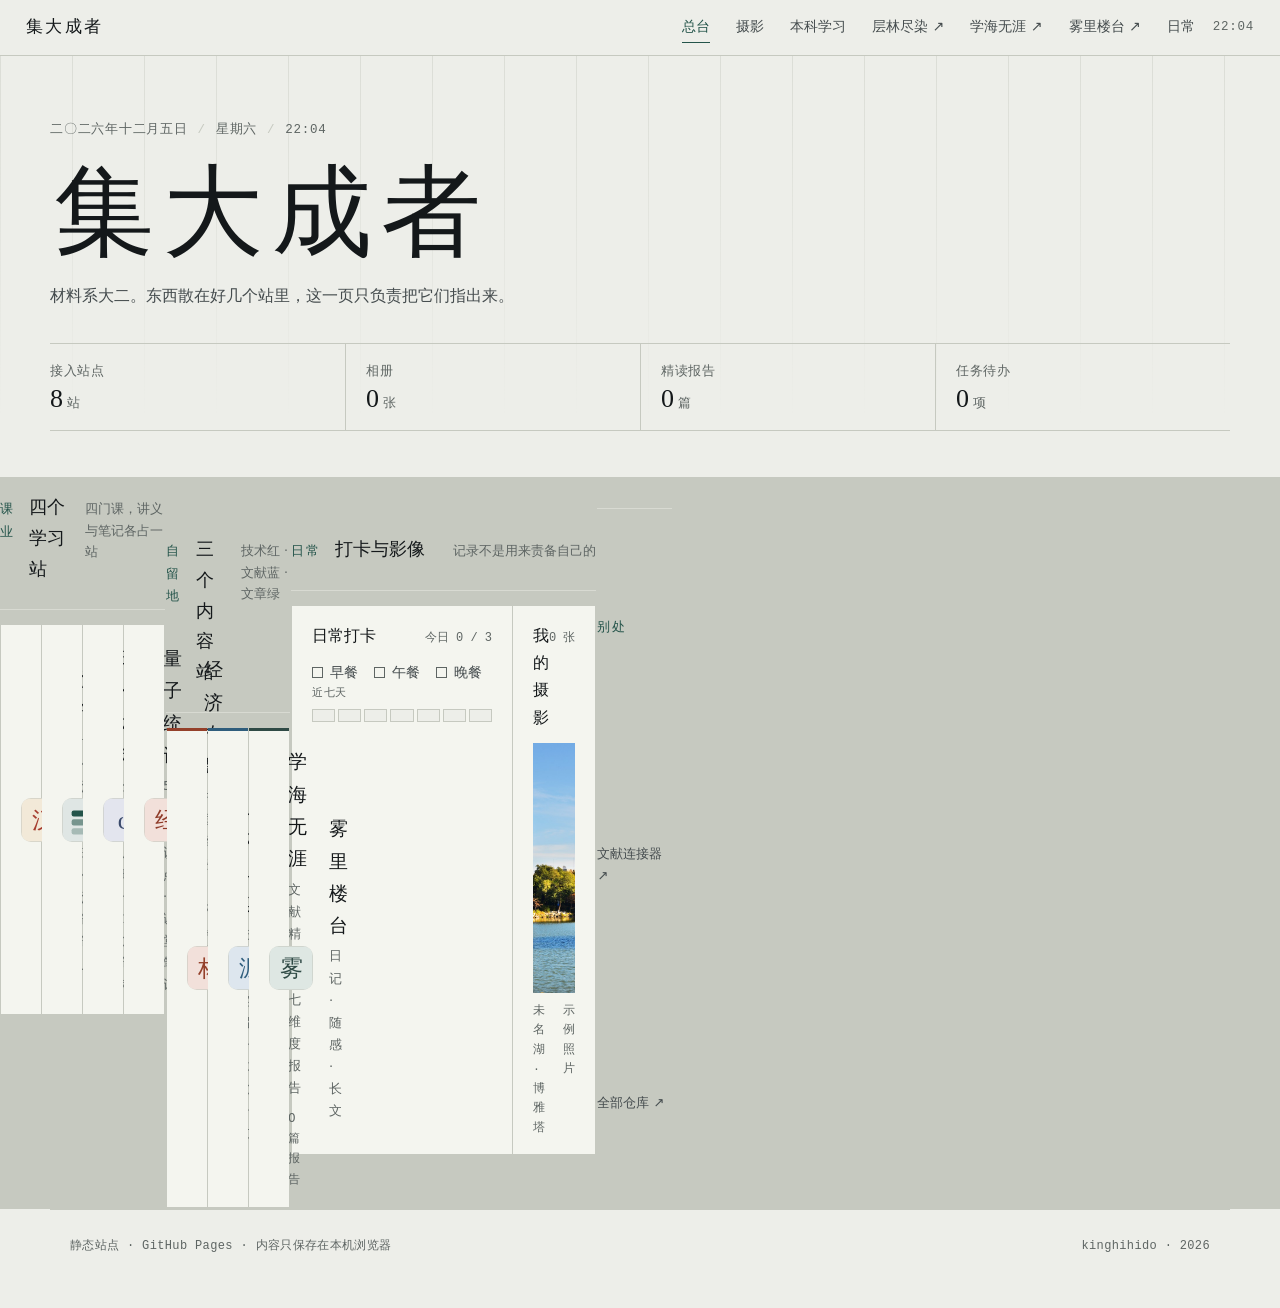
==== index.html @ 0dda04ab "导航补齐三站外链 - 四个页面的导航各加上层林尽染与雾里楼台，与学海无涯并列 - 三站一律 ↗ 外链，不再只有文献一个站露在外面" ====
<!DOCTYPE html>
<html lang="zh-CN">
<head>
<meta charset="utf-8">
<meta name="viewport" content="width=device-width, initial-scale=1">
<title>集大成者 · 个人档案总台</title>
<meta name="description" content="一个材料系学生的个人档案总台：文字、影像、课业、文献与日常。">
<link rel="icon" href="data:image/svg+xml,%3Csvg xmlns='http://www.w3.org/2000/svg' viewBox='0 0 32 32'%3E%3Crect width='32' height='32' fill='%2324544a'/%3E%3Crect x='7' y='7' width='18' height='18' fill='none' stroke='%23edeEE9' stroke-width='2'/%3E%3C/svg%3E">
<link rel="stylesheet" href="assets/style.css">
</head>
<body>

<nav class="topbar">
  <a class="brand" href="index.html">集大成者</a>
  <ul class="nav">
    <li><a href="index.html" aria-current="page">总台</a></li>
    <li><a href="photography.html">摄影</a></li>
    <li><a href="study.html">本科学习</a></li>
    <li><a href="https://kinghihido.github.io/cenglin-jinran/" target="_blank" rel="noopener">层林尽染 &#8599;</a></li>
    <li><a href="https://kinghihido.github.io/paper-reading/" target="_blank" rel="noopener">学海无涯 &#8599;</a></li>
    <li><a href="https://kinghihido.github.io/wuliloutai-writing/" target="_blank" rel="noopener">雾里楼台 &#8599;</a></li>
    <li><a href="discipline.html">日常</a></li>
  </ul>
  <span class="topbar-clock" id="navClock">--:--</span>
</nav>

<header class="hero">
  <div class="hero-inner">
    <p class="dateline">
      <span id="todayDate">二〇二六年十月二十七日</span>
      <span class="sep">/</span>
      <span id="todayWeek">星期二</span>
      <span class="sep">/</span>
      <span id="todayClock">--:--</span>
    </p>
    <h1 class="wordmark">集大成者</h1>
    <p class="lede">材料系大二。东西散在好几个站里，这一页只负责把它们指出来。</p>

    <div class="hero-meta">
      <div class="meta-cell">
        <span class="meta-k">接入站点</span>
        <span class="meta-v">8<small>站</small></span>
      </div>
      <div class="meta-cell">
        <span class="meta-k">相册</span>
        <span class="meta-v" id="statPhotos">0<small>张</small></span>
      </div>
      <div class="meta-cell">
        <span class="meta-k">精读报告</span>
        <span class="meta-v" id="statLit">0<small>篇</small></span>
      </div>
      <div class="meta-cell">
        <span class="meta-k">任务待办</span>
        <span class="meta-v" id="statHabits">0<small>项</small></span>
      </div>
    </div>
  </div>
</header>

<main class="panels">

  <!-- 一排：课业 · 四站 -->
  <section class="tier">
    <div class="tier-head">
      <span class="tier-kicker">课业</span>
      <h2 class="tier-title">四个学习站</h2>
      <span class="tier-note">四门课，讲义与笔记各占一站</span>
    </div>
    <div class="site-grid">

        <a class="site-card" href="https://kinghihido.github.io/hanyu-xuexi/" target="_blank" rel="noopener">
          <span class="site-card-mark" aria-hidden="true"><svg viewBox="0 0 64 64"><rect width="64" height="64" rx="12" fill="#f2e9d8"/><rect x="0.5" y="0.5" width="63" height="63" rx="11.5" fill="none" stroke="#c6c9c0"/><text x="32" y="44" font-size="34" text-anchor="middle" fill="#a63d2f" font-family="serif">汉</text></svg></span>
          <span class="site-card-body">
            <span class="site-card-name">汉语</span>
            <span class="site-card-desc">古代汉语 · 现代汉语讲义</span>
          </span>
        </a>
        <a class="site-card" href="https://kinghihido.github.io/materials-analysis-learning-site/" target="_blank" rel="noopener">
          <span class="site-card-mark" aria-hidden="true"><svg viewBox="0 0 64 64"><rect width="64" height="64" rx="12" fill="#dfe6e4"/><rect x="0.5" y="0.5" width="63" height="63" rx="11.5" fill="none" stroke="#c6c9c0"/><g fill="#24544a"><rect x="14" y="18" width="36" height="9" rx="3"/><rect x="14" y="31" width="36" height="9" rx="3" opacity=".55"/><rect x="14" y="44" width="24" height="9" rx="3" opacity=".3"/></g></svg></span>
          <span class="site-card-body">
            <span class="site-card-name">现代材料</span>
            <span class="site-card-desc">分析与原理 · 19 篇讲稿</span>
          </span>
        </a>
        <a class="site-card" href="https://kinghihido.github.io/quantum-mechanics-notes/" target="_blank" rel="noopener">
          <span class="site-card-mark" aria-hidden="true"><svg viewBox="0 0 64 64"><rect width="64" height="64" rx="12" fill="#e3e5ee"/><rect x="0.5" y="0.5" width="63" height="63" rx="11.5" fill="none" stroke="#c6c9c0"/><text x="32" y="45" font-size="36" text-anchor="middle" fill="#3a4a6b" font-family="Georgia,serif">φ</text></svg></span>
          <span class="site-card-body">
            <span class="site-card-name">量子统计</span>
            <span class="site-card-desc">50 个知识点 · 课堂笔记</span>
          </span>
        </a>
        <a class="site-card" href="https://kinghihido.github.io/china-economy-study-website/" target="_blank" rel="noopener">
          <span class="site-card-mark" aria-hidden="true"><svg viewBox="0 0 64 64"><rect width="64" height="64" rx="12" fill="#f2e0da"/><rect x="0.5" y="0.5" width="63" height="63" rx="11.5" fill="none" stroke="#c6c9c0"/><text x="32" y="44" font-size="34" text-anchor="middle" fill="#8e3a27" font-family="serif">经</text></svg></span>
          <span class="site-card-body">
            <span class="site-card-name">经济专题</span>
            <span class="site-card-desc">中国经济 · 六讲整理</span>
          </span>
        </a>
          </div>
  </section>

  <!-- 二排：自留地 · 三站（红 / 蓝 / 绿） -->
  <section class="tier">
    <div class="tier-head">
      <span class="tier-kicker">自留地</span>
      <h2 class="tier-title">三个内容站</h2>
      <span class="tier-note">技术红 · 文献蓝 · 文章绿</span>
    </div>
    <div class="site-grid site-grid--3">
        <a class="site-card site-card--red" href="https://kinghihido.github.io/cenglin-jinran/" target="_blank" rel="noopener">
          <span class="site-card-mark" aria-hidden="true"><svg viewBox="0 0 64 64"><rect width="64" height="64" rx="12" fill="#f2e0da"/><rect x="0.5" y="0.5" width="63" height="63" rx="11.5" fill="none" stroke="#c6c9c0"/><text x="32" y="44" font-size="34" text-anchor="middle" fill="#94402a" font-family="serif">林</text></svg></span>
          <span class="site-card-body">
            <span class="site-card-name">层林尽染</span>
            <span class="site-card-desc">技术与实践 · 3 篇长文</span>
          </span>
        </a>
        <a class="site-card site-card--blue" href="https://kinghihido.github.io/paper-reading/" target="_blank" rel="noopener">
          <span class="site-card-mark" aria-hidden="true"><svg viewBox="0 0 64 64"><rect width="64" height="64" rx="12" fill="#dde6ee"/><rect x="0.5" y="0.5" width="63" height="63" rx="11.5" fill="none" stroke="#c6c9c0"/><text x="32" y="44" font-size="34" text-anchor="middle" fill="#2f5d7c" font-family="serif">涯</text></svg></span>
          <span class="site-card-body">
            <span class="site-card-name">学海无涯</span>
            <span class="site-card-desc">文献精读 · 七维度报告</span>
            <span class="site-card-note" id="litStat">—</span>
          </span>
        </a>
        <a class="site-card site-card--green" href="https://kinghihido.github.io/wuliloutai-writing/" target="_blank" rel="noopener">
          <span class="site-card-mark" aria-hidden="true"><svg viewBox="0 0 64 64"><rect width="64" height="64" rx="12" fill="#dee7e3"/><rect x="0.5" y="0.5" width="63" height="63" rx="11.5" fill="none" stroke="#c6c9c0"/><text x="32" y="44" font-size="34" text-anchor="middle" fill="#2f4a45" font-family="serif">雾</text></svg></span>
          <span class="site-card-body">
            <span class="site-card-name">雾里楼台</span>
            <span class="site-card-desc">日记 · 随感 · 长文</span>
          </span>
        </a>
    </div>
    <p class="vh" id="litNote"></p>
  </section>

  <!-- 三排：日常 · 两块 -->
  <section class="tier">
    <div class="tier-head">
      <span class="tier-kicker">日常</span>
      <h2 class="tier-title">打卡与影像</h2>
      <span class="tier-note">记录不是用来责备自己的</span>
    </div>
    <div class="site-grid site-grid--2">
      <div class="tier-block">
        <div class="tier-block-head">
          <span class="tier-block-title">日常打卡</span>
          <span class="stat" id="habitStat">今日 0 / 3</span>
        </div>
        <div class="habit-dots" id="habitDots"></div>
        <div class="mini-wrap">
          <p class="mini-label">近七天</p>
          <div class="mini-week" id="weekMini" aria-hidden="true"></div>
        </div>
      </div>
      <div class="tier-block">
        <div class="tier-block-head">
          <span class="tier-block-title">我的摄影</span>
          <span class="stat" id="photoStat">0 张</span>
        </div>
        <figure class="photo-figure">
          <div class="photo-frame">
            <img src="assets/photos/weiminghu.jpg" alt="未名湖与博雅塔的秋日午后，示例照片">
          </div>
          <figcaption class="photo-cap">
            <span>未名湖 · 博雅塔</span>
            <span>示例照片</span>
          </figcaption>
        </figure>
      </div>
    </div>
  </section>

  <div class="outbound-row">
    <span class="outbound-label">别处</span>
    <a href="https://github.com/kinghihido/Zotero_Connector" target="_blank" rel="noopener">文献连接器 &#8599;</a>
    <a href="https://github.com/kinghihido" target="_blank" rel="noopener">全部仓库 &#8599;</a>
  </div>

  <div class="toast" id="toast" role="status" aria-live="polite"></div>
</main>

<footer class="foot">
  <p>静态站点 · GitHub Pages · 内容只保存在本机浏览器</p>
  <p>kinghihido · 2026</p>
</footer>

<div class="toast" id="toast" role="status" aria-live="polite"></div>

<script>
(function () {
  "use strict";

  var HABITS = ["早餐", "午餐", "晚餐"];
  var WEEK = ["日", "一", "二", "三", "四", "五", "六"];
  var ZH_DIGIT = ["〇","一","二","三","四","五","六","七","八","九"];
  var ZH_MONTH = ["","一月","二月","三月","四月","五月","六月","七月","八月","九月","十月","十一月","十二月"];

  function zhYear(y) {
    return String(y).split("").map(function (d) { return ZH_DIGIT[+d]; }).join("") + "年";
  }
  function zhDay(d) {
    if (d <= 10) return ["","一日","二日","三日","四日","五日","六日","七日","八日","九日","十日"][d];
    if (d <= 19) return "十" + ZH_DIGIT[d - 10] + "日";
    if (d === 20) return "二十日";
    if (d <= 29) return "二十" + ZH_DIGIT[d - 20] + "日";
    if (d === 30) return "三十日";
    return "三十一日";
  }

  function read(key, fallback) {
    try {
      var raw = localStorage.getItem(key);
      if (!raw) return fallback;
      var v = JSON.parse(raw);
      return v === null || v === undefined ? fallback : v;
    } catch (e) {
      return fallback;
    }
  }

  /* ---------- 日期与时钟 ---------- */
  function pad(n) { return n < 10 ? "0" + n : String(n); }

  function dayKey(d) {
    return d.getFullYear() + "-" + pad(d.getMonth() + 1) + "-" + pad(d.getDate());
  }

  function tick() {
    var now = new Date();
    document.getElementById("todayDate").textContent =
      zhYear(now.getFullYear()) + ZH_MONTH[now.getMonth() + 1] + zhDay(now.getDate());
    document.getElementById("todayWeek").textContent = "星期" + WEEK[now.getDay()];
    var t = pad(now.getHours()) + ":" + pad(now.getMinutes());
    document.getElementById("todayClock").textContent = t;
    document.getElementById("navClock").textContent = t;
  }
  tick();
  setInterval(tick, 20000);

  /* ---------- 摄影 ---------- */
  var photos = read("jdc.photos", []);
  if (!Array.isArray(photos)) photos = [];
  document.getElementById("photoStat").textContent = photos.length + " 张";

  /* ---------- 文献：已拆到 paper-reading 站，同域下取它的索引 ----------
     以前这里读的是 jdc.lit，而文献页写的是 jdc.papers，从来没对上，
     所以待读/在读/已读三个数一直是 0。现在改成读新站的索引。 */
  var LIT_ORIGIN = "https://kinghihido.github.io/paper-reading/";
  function setLitStat(n) {
    document.getElementById("statLit").innerHTML = n + "<small>篇</small>";
    document.getElementById("litStat").textContent = n + " 篇报告";
    document.getElementById("litNote").textContent = n
      ? "索引里 " + n + " 篇，点上面的入口看全文。"
      : "文献站还没连上；直接点入口也能看。";
  }
  var litCache = read("lit.index", []);
  setLitStat(Array.isArray(litCache) ? litCache.length : 0);
  fetch(LIT_ORIGIN + "papers-index.json").then(function (r) { return r.ok ? r.json() : null; })
    .then(function (data) { if (Array.isArray(data)) setLitStat(data.length); })
    .catch(function () {});
  document.getElementById("statPhotos").innerHTML = photos.length + "<small>张</small>";

  /* ---------- 打卡 ---------- */
  var meals = read("jdc.meals", {});
  if (!meals || typeof meals !== "object" || Array.isArray(meals)) meals = {};

  var todayMeals = meals[dayKey(new Date())] || {};
  var mealCount = 0;
  var dots = document.getElementById("habitDots");
  HABITS.forEach(function (name) {
    var chip = document.createElement("span");
    chip.className = "dot-chip";
    var mark = document.createElement("span");
    mark.className = "dot-mark" + (todayMeals[name] ? " on" : "");
    chip.appendChild(mark);
    chip.appendChild(document.createTextNode(name));
    dots.appendChild(chip);
    if (todayMeals[name]) mealCount++;
  });
  document.getElementById("habitStat").textContent = "今日 " + mealCount + " / " + HABITS.length;

  var weekHits = 0;
  for (var i = 0; i < 7; i++) {
    var d2 = new Date();
    d2.setDate(d2.getDate() - i);
    var rec = meals[dayKey(d2)] || {};
    HABITS.forEach(function (name) { if (rec[name]) weekHits++; });
  }
  var weekPct = Math.round((weekHits / (HABITS.length * 7)) * 100);

  var tasks = read("jdc.tasks", []);
  if (!Array.isArray(tasks)) tasks = [];
  var pendingCount = 0;
  tasks.forEach(function (t) { if (!t.done) pendingCount++; });
  document.getElementById("statHabits").innerHTML = pendingCount + "<small>项</small>";

  var mini = document.getElementById("weekMini");
  for (var k = 6; k >= 0; k--) {
    var day = new Date();
    day.setDate(day.getDate() - k);
    var cell = document.createElement("span");
    var dayMeals = meals[dayKey(day)] || {};
    var allDone = HABITS.every(function (name) { return !!dayMeals[name]; });
    if (allDone) cell.className = "on";
    mini.appendChild(cell);
  }
})();
</script>

</body>
</html>
---- assets/style.css ----
/* ============================================================
   集大成者 · 个人档案总台
   纸色为底，宋体为骨，发丝线分格。全部页面共用。
   ============================================================ */

:root {
  --paper: #edeEE9;
  --paper-2: #e3e5de;
  --panel: #f4f5ef;
  --ink: #14181a;
  --ink-1: #1c2124;
  --ink-2: #454c4e;
  --ink-3: #5e6563;
  --bg-warm: #faf9f6;
  --rule: #c6c9c0;
  --rule-soft: #d8dad2;
  --accent: #24544a;
  --accent-deep: #1b443c;
  --seal: #8e3a27;

  --serif: "Songti SC", "STSong", "Noto Serif SC", "SimSun", "Times New Roman", serif;
  --sans: "PingFang SC", "Microsoft YaHei UI", "Microsoft YaHei", "Segoe UI", system-ui, sans-serif;
  --mono: "Consolas", "SFMono-Regular", "Menlo", monospace;
}

*, *::before, *::after { box-sizing: border-box; }

html { -webkit-text-size-adjust: 100%; }

body {
  margin: 0;
  background: var(--paper);
  color: var(--ink);
  font-family: var(--sans);
  font-size: 15px;
  line-height: 1.7;
  -webkit-font-smoothing: antialiased;
}

a { color: var(--ink); }

:focus-visible {
  outline: 2px solid var(--accent);
  outline-offset: 2px;
}

/* ---------- 顶栏 ---------- */

.topbar {
  position: sticky;
  top: 0;
  z-index: 20;
  display: flex;
  align-items: center;
  gap: 18px;
  padding: 11px 18px;
  background: rgba(237, 238, 233, 0.94);
  -webkit-backdrop-filter: blur(6px);
  backdrop-filter: blur(6px);
  border-bottom: 1px solid var(--rule);
}

.brand {
  font-family: var(--serif);
  font-size: 17px;
  letter-spacing: 0.14em;
  text-decoration: none;
  color: var(--ink);
  white-space: nowrap;
  flex: 0 0 auto;
}

.nav {
  display: flex;
  gap: 20px;
  list-style: none;
  margin: 0;
  padding: 0;
  overflow-x: auto;
  scrollbar-width: none;
  flex: 1 1 auto;
  min-width: 0;
}
.nav::-webkit-scrollbar { display: none; }

.nav a {
  display: inline-block;
  font-size: 14px;
  color: var(--ink-2);
  text-decoration: none;
  padding: 3px 0;
  border-bottom: 1px solid transparent;
  white-space: nowrap;
}
.nav a:hover { color: var(--ink); border-bottom-color: var(--ink); }
.nav a[aria-current="page"] { color: var(--accent); border-bottom-color: var(--accent); }

.topbar-clock {
  display: none;
  font-family: var(--mono);
  font-size: 12.5px;
  color: var(--ink-3);
  letter-spacing: 0.06em;
  flex: 0 0 auto;
}

/* ---------- 刊头 ---------- */

.hero {
  position: relative;
  padding: 52px 20px 40px;
  border-bottom: 1px solid var(--rule);
  overflow: hidden;
}

.hero::before {
  content: "";
  position: absolute;
  inset: 0;
  background-image: repeating-linear-gradient(90deg, var(--rule) 0 1px, transparent 1px 72px);
  opacity: 0.5;
  pointer-events: none;
  -webkit-mask-image: linear-gradient(180deg, rgba(0, 0, 0, 0.9), rgba(0, 0, 0, 0) 86%);
  mask-image: linear-gradient(180deg, rgba(0, 0, 0, 0.9), rgba(0, 0, 0, 0) 86%);
}

.hero-inner {
  position: relative;
  max-width: 1180px;
  margin: 0 auto;
}

.dateline {
  display: flex;
  flex-wrap: wrap;
  align-items: center;
  gap: 10px;
  margin: 0 0 20px;
  font-family: var(--mono);
  font-size: 12.5px;
  letter-spacing: 0.06em;
  color: var(--ink-3);
}
.dateline .sep { color: var(--rule); }

.wordmark {
  font-family: var(--serif);
  font-weight: 400;
  font-size: clamp(44px, 10.5vw, 100px);
  line-height: 1.04;
  letter-spacing: 0.09em;
  text-indent: 0.04em;
  margin: 0 0 18px;
}

.lede {
  max-width: 34em;
  margin: 0 0 34px;
  font-size: 15.5px;
  color: var(--ink-2);
}

.hero-meta {
  display: grid;
  grid-template-columns: repeat(2, 1fr);
  border-top: 1px solid var(--rule);
  border-bottom: 1px solid var(--rule);
}

.meta-cell {
  display: flex;
  flex-direction: column;
  gap: 2px;
  padding: 14px 0;
  border-left: 1px solid var(--rule);
  padding-left: 16px;
  min-width: 0;
}
.meta-cell:nth-child(2n + 1) { border-left: none; padding-left: 0; }

.meta-k {
  font-size: 12.5px;
  color: var(--ink-3);
  letter-spacing: 0.05em;
}
.meta-v {
  font-family: var(--serif);
  font-size: 26px;
  line-height: 1.15;
}
.meta-v small { font-size: 13px; color: var(--ink-3); margin-left: 4px; font-family: var(--sans); }

/* ---------- 五个模块 ---------- */

.panels {
  display: grid;
  grid-template-columns: 1fr;
  gap: 1px;
  background: var(--rule);
  border-bottom: 1px solid var(--rule);
}

.panel {
  background: var(--panel);
  padding: 26px 20px 28px;
  display: flex;
  flex-direction: column;
  min-width: 0;
}

.panel-top {
  display: flex;
  align-items: baseline;
  justify-content: space-between;
  gap: 12px;
  margin-bottom: 16px;
}

.kicker {
  font-family: var(--serif);
  font-size: 13px;
  letter-spacing: 0.24em;
  color: var(--accent);
}

.stat {
  font-family: var(--mono);
  font-size: 12px;
  color: var(--ink-3);
  white-space: nowrap;
}

.panel-title {
  font-family: var(--serif);
  font-weight: 400;
  font-size: clamp(23px, 3.2vw, 30px);
  letter-spacing: 0.05em;
  margin: 0 0 10px;
}

.panel-desc {
  margin: 0 0 20px;
  max-width: 32em;
  font-size: 14.5px;
  color: var(--ink-2);
}

.panel-body {
  flex: 1 1 auto;
  display: flex;
  flex-direction: column;
  gap: 14px;
  min-width: 0;
}

.enter {
  align-self: flex-start;
  margin-top: 22px;
  font-size: 14px;
  color: var(--ink);
  text-decoration: none;
  border-bottom: 1px solid var(--rule);
  padding-bottom: 2px;
}
.enter:hover { color: var(--accent); border-bottom-color: var(--accent); }

/* 创作：稿纸 */
.paper-block {
  flex: 1 1 auto;
  min-height: 132px;
  background-image: repeating-linear-gradient(180deg, transparent 0 31px, var(--rule-soft) 31px 32px);
}
.paper-lines {
  margin: 0;
  padding: 0;
  font-family: var(--serif);
  font-size: 16.5px;
  line-height: 32px;
  color: var(--ink-2);
  overflow-wrap: anywhere;
}
.paper-lines em { font-style: normal; color: var(--ink-3); }

/* 摄影 */
.photo-figure { margin: 0; display: flex; flex-direction: column; flex: 1 1 auto; min-height: 0; }
.photo-frame {
  position: relative;
  flex: 1 1 auto;
  min-height: 250px;
  background: var(--paper-2);
  overflow: hidden;
}
.photo-frame img {
  position: absolute;
  inset: 0;
  display: block;
  width: 100%;
  height: 100%;
  object-fit: cover;
  object-position: center 42%;
}
.photo-cap {
  display: flex;
  justify-content: space-between;
  gap: 10px;
  margin-top: 8px;
  font-family: var(--mono);
  font-size: 11.5px;
  color: var(--ink-3);
}

/* 课表 */
.course-list { display: flex; flex-direction: column; }

/* 学习站入口 */
.site-list { display: flex; flex-direction: column; }
.site-row {
  display: flex;
  align-items: center;
  justify-content: space-between;
  gap: 14px;
  padding: 11px 0;
  border-top: 1px solid var(--rule-soft);
  text-decoration: none;
  color: var(--ink);
  min-height: 44px;
}
.site-row:first-child { border-top: none; padding-top: 0; }
.site-mark {
  flex: 0 0 auto;
  width: 26px;
  height: 26px;
  display: inline-flex;
}
.site-mark svg {
  width: 100%;
  height: 100%;
  display: block;
  border-radius: 6px;
}
.site-name {
  font-family: var(--serif);
  font-size: 16.5px;
  letter-spacing: 0.04em;
  flex: 0 0 auto;
}
.site-desc {
  font-size: 12.5px;
  color: var(--ink-3);
  text-align: right;
  flex: 1 1 auto;
  min-width: 0;
}
.site-row:hover .site-name {
  color: var(--accent);
  text-decoration: underline;
  text-underline-offset: 3px;
}
.site-row .site-out {
  font-family: var(--mono);
  font-size: 12px;
  color: var(--ink-3);
  flex: 0 0 auto;
}

/* 内页里更大的学习站条目 */
.site-list--big .site-row {
  padding: 16px 0;
  gap: 18px;
}
.site-list--big .site-name { font-size: 21px; }
.site-list--big .site-desc { font-size: 13px; max-width: 24em; }
.site-list--big .site-mark { width: 34px; height: 34px; }
.site-list--big .site-mark svg { border-radius: 8px; }
.site-list--big .site-row:hover .site-out { color: var(--accent); }

/* 总台上放大的本科学习站卡片 */
.site-grid {
  display: grid;
  grid-template-columns: repeat(4, 1fr);
  gap: 1px;
  background: var(--rule);
  border: 1px solid var(--rule);
}
.site-card {
  display: flex;
  align-items: center;
  gap: 16px;
  padding: 18px 20px;
  background: var(--panel);
  text-decoration: none;
  color: var(--ink);
  min-width: 0;
}
.site-card-body {
  display: flex;
  flex-direction: column;
  gap: 3px;
  min-width: 0;
}
.site-card-mark {
  flex: 0 0 auto;
  width: 44px;
  height: 44px;
}
.site-card-mark svg {
  width: 100%;
  height: 100%;
  display: block;
  border-radius: 10px;
}
.site-card-name {
  font-family: var(--serif);
  font-size: 19px;
  letter-spacing: 0.04em;
}
.site-card-desc {
  font-size: 13px;
  color: var(--ink-3);
}
.site-card:hover .site-card-name {
  color: var(--accent);
  text-decoration: underline;
  text-underline-offset: 3px;
}
.course-row {
  display: flex;
  align-items: baseline;
  justify-content: space-between;
  gap: 10px;
  padding: 7px 0;
  font-size: 14px;
  border-top: 1px solid var(--rule-soft);
}
.course-row:first-child { border-top: none; padding-top: 0; }
.course-row .course-no {
  font-family: var(--mono);
  font-size: 11.5px;
  color: var(--ink-3);
  white-space: nowrap;
}

/* 文献计数 */
.lit-stats {
  display: grid;
  grid-template-columns: repeat(3, 1fr);
  gap: 14px;
  border-top: 1px solid var(--rule-soft);
  padding-top: 14px;
}
.lit-num {
  font-family: var(--serif);
  font-size: 30px;
  line-height: 1.1;
}
.lit-k { font-size: 12.5px; color: var(--ink-3); margin-top: 2px; }

.panel-note {
  margin: auto 0 0;
  padding-top: 12px;
  border-top: 1px solid var(--rule-soft);
  font-size: 13px;
  line-height: 1.8;
  color: var(--ink-3);
}

/* 打卡点 */
.habit-dots { display: flex; flex-wrap: wrap; gap: 8px 16px; }
.dot-chip {
  display: inline-flex;
  align-items: center;
  gap: 7px;
  font-size: 13.5px;
  color: var(--ink-2);
}
.dot-mark {
  width: 11px;
  height: 11px;
  border: 1px solid var(--ink-3);
  background: transparent;
  flex: 0 0 auto;
}
.dot-mark.on { background: var(--accent); border-color: var(--accent); }

/* 总台上的近七天小格 */
.mini-wrap { flex: 0 0 auto; }
.mini-label {
  margin: 0 0 6px;
  font-family: var(--mono);
  font-size: 11px;
  letter-spacing: 0.06em;
  color: var(--ink-3);
}
.mini-week {
  display: grid;
  grid-template-columns: repeat(7, 1fr);
  gap: 3px;
  width: 180px;
}
.mini-week span {
  display: block;
  height: 13px;
  background: var(--paper);
  border: 1px solid var(--rule);
}
.mini-week span.on { background: var(--accent); border-color: var(--accent); }

/* ---------- 内页 ---------- */

.page {
  max-width: 1180px;
  margin: 0 auto;
  padding: 34px 20px 72px;
}

.crumb {
  margin: 0 0 22px;
  font-family: var(--mono);
  font-size: 12.5px;
  color: var(--ink-3);
  letter-spacing: 0.04em;
  display: flex;
  gap: 8px;
  flex-wrap: wrap;
}
.crumb a {
  color: var(--ink-2);
  text-decoration: none;
  border-bottom: 1px solid var(--rule);
}
.crumb a:hover { color: var(--accent); border-bottom-color: var(--accent); }

.page-title {
  font-family: var(--serif);
  font-weight: 400;
  font-size: clamp(32px, 6vw, 54px);
  letter-spacing: 0.06em;
  margin: 0 0 12px;
}

.page-desc {
  max-width: 40em;
  margin: 0 0 30px;
  color: var(--ink-2);
  font-size: 14.5px;
}

.work {
  display: grid;
  grid-template-columns: 1fr;
  gap: 1px;
  background: var(--rule);
  border: 1px solid var(--rule);
}

.work-cell {
  background: var(--panel);
  padding: 22px 20px 26px;
  min-width: 0;
}

.cell-head {
  display: flex;
  align-items: baseline;
  justify-content: space-between;
  gap: 12px;
  margin-bottom: 16px;
  flex-wrap: wrap;
}
.cell-title {
  font-family: var(--serif);
  font-weight: 400;
  font-size: 17px;
  letter-spacing: 0.04em;
  margin: 0;
}

/* 表单 */
.field { display: flex; flex-direction: column; gap: 6px; margin-bottom: 14px; }
.field > label { font-size: 13px; color: var(--ink-3); }

input[type="text"], input[type="search"], input[type="url"], select, textarea {
  width: 100%;
  font-family: var(--sans);
  font-size: 16px;
  line-height: 1.6;
  color: var(--ink);
  background: var(--paper);
  border: 1px solid var(--rule);
  border-radius: 0;
  padding: 10px 12px;
  -webkit-appearance: none;
  appearance: none;
}
select {
  background-image: linear-gradient(45deg, transparent 50%, var(--ink-3) 50%), linear-gradient(135deg, var(--ink-3) 50%, transparent 50%);
  background-position: calc(100% - 17px) 19px, calc(100% - 12px) 19px;
  background-size: 5px 5px, 5px 5px;
  background-repeat: no-repeat;
  padding-right: 34px;
}
textarea {
  font-family: var(--serif);
  font-size: 16px;
  line-height: 1.95;
  min-height: 44vh;
  resize: vertical;
}

.toolbar {
  display: flex;
  align-items: center;
  justify-content: space-between;
  gap: 12px;
  flex-wrap: wrap;
  margin-top: 12px;
}
.toolbar-end { display: flex; gap: 8px; flex-wrap: wrap; }

.btn {
  font-family: var(--sans);
  font-size: 14px;
  line-height: 1.4;
  padding: 9px 18px;
  min-height: 40px;
  background: var(--accent);
  color: #f4f5ef;
  border: 1px solid var(--accent);
  border-radius: 0;
  cursor: pointer;
}
.btn:hover { background: var(--accent-deep); border-color: var(--accent-deep); }

.btn-ghost {
  background: transparent;
  color: var(--ink);
  border: 1px solid var(--rule);
}
.btn-ghost:hover { background: transparent; border-color: var(--ink-2); color: var(--ink); }

.hint { font-size: 12.5px; color: var(--ink-3); }

/* 列表 */
.entry {
  display: flex;
  align-items: flex-start;
  justify-content: space-between;
  gap: 12px;
  padding: 12px 0;
  border-top: 1px solid var(--rule-soft);
}
.entry:first-child { border-top: none; padding-top: 0; }
.entry-main { min-width: 0; flex: 1 1 auto; }
.entry-open {
  display: block;
  width: 100%;
  text-align: left;
  padding: 0;
  background: none;
  border: none;
  cursor: pointer;
  font-family: var(--serif);
  font-size: 16.5px;
  line-height: 1.5;
  color: var(--ink);
  overflow-wrap: anywhere;
}
.entry-open:hover { color: var(--accent); }
.entry-meta {
  margin-top: 3px;
  font-family: var(--mono);
  font-size: 11.5px;
  color: var(--ink-3);
  letter-spacing: 0.03em;
}
.entry-actions { flex: 0 0 auto; display: flex; gap: 2px; }
.entry-actions button {
  font-size: 12.5px;
  color: var(--ink-3);
  background: none;
  border: none;
  cursor: pointer;
  padding: 6px 6px;
  min-height: 32px;
}
.entry-actions button:hover { color: var(--seal); text-decoration: underline; }

.empty {
  padding: 26px 0 8px;
  font-size: 14px;
  color: var(--ink-3);
  border-top: 1px solid var(--rule-soft);
}
.empty strong {
  display: block;
  margin-bottom: 6px;
  font-family: var(--serif);
  font-weight: 400;
  font-size: 18px;
  color: var(--ink-2);
}
.empty p { margin: 0; max-width: 32em; }

/* 相册 */
.gallery {
  display: grid;
  grid-template-columns: repeat(2, 1fr);
  gap: 1px;
  background: var(--rule);
  border: 1px solid var(--rule);
}
.shot { background: var(--panel); margin: 0; padding: 10px; min-width: 0; }
.shot img {
  display: block;
  width: 100%;
  aspect-ratio: 3 / 2;
  object-fit: cover;
  background: var(--paper-2);
}
.shot-bar {
  display: flex;
  align-items: center;
  justify-content: space-between;
  gap: 8px;
  margin-top: 8px;
  font-family: var(--mono);
  font-size: 11.5px;
  color: var(--ink-3);
}

/* 筛选片 */
.chips { display: flex; flex-wrap: wrap; gap: 8px; }
.chip {
  font-size: 13px;
  padding: 6px 13px;
  min-height: 34px;
  color: var(--ink-2);
  background: transparent;
  border: 1px solid var(--rule);
  border-radius: 0;
  cursor: pointer;
}
.chip:hover { border-color: var(--ink-2); }
.chip[aria-pressed="true"] { background: var(--accent); border-color: var(--accent); color: #f4f5ef; }

/* 习惯表 */
.table-wrap { overflow-x: auto; }
.habit-table {
  width: 100%;
  border-collapse: collapse;
  font-size: 13.5px;
}
.habit-table th, .habit-table td {
  padding: 9px 4px;
  text-align: center;
  border-top: 1px solid var(--rule-soft);
  white-space: nowrap;
}
.habit-table thead th {
  font-family: var(--mono);
  font-size: 11.5px;
  font-weight: 400;
  color: var(--ink-3);
  letter-spacing: 0.03em;
  border-top: none;
}
.habit-table th:first-child, .habit-table td:first-child {
  text-align: left;
  padding-left: 0;
  font-size: 14px;
  color: var(--ink-2);
  width: 34%;
}
.cell-mark {
  display: inline-block;
  width: 15px;
  height: 15px;
  border: 1px solid var(--rule);
  background: var(--paper);
  vertical-align: middle;
}
.cell-mark.on { background: var(--accent); border-color: var(--accent); }

.habit-toggle {
  display: flex;
  align-items: center;
  gap: 11px;
  padding: 10px 0;
  min-height: 44px;
  border-top: 1px solid var(--rule-soft);
  cursor: pointer;
  font-size: 15px;
  color: var(--ink);
}
.habit-toggle:first-of-type { border-top: none; }
.habit-toggle input[type="checkbox"] {
  width: 18px;
  height: 18px;
  accent-color: var(--accent);
  flex: 0 0 auto;
}

.summary-grid {
  display: grid;
  grid-template-columns: repeat(2, 1fr);
  gap: 1px;
  background: var(--rule-soft);
  margin-bottom: 4px;
}
.summary-cell { background: var(--panel); padding: 12px 0 12px 12px; }
.summary-cell .lit-num { font-size: 26px; }

/* 接入位 */
.slot {
  border: 1px dashed var(--rule);
  padding: 22px 18px;
  background: var(--paper);
}
.slot p { margin: 0 0 10px; font-size: 14px; color: var(--ink-3); }
.slot p:last-child { margin-bottom: 0; }

.cell-flex { display: flex; flex-direction: column; }
.slot-grow {
  flex: 1 1 auto;
  display: flex;
  flex-direction: column;
  justify-content: center;
  min-height: 160px;
}

/* 内嵌三格 */
.sub-grid {
  display: grid;
  grid-template-columns: 1fr;
  gap: 1px;
  background: var(--rule);
  border: 1px solid var(--rule);
}
.sub-cell { background: var(--panel); padding: 18px 18px 20px; min-width: 0; }
.sub-cell .empty { border-top: none; padding-top: 0; }

/* 页脚 */
.foot {
  max-width: 1180px;
  margin: 0 auto;
  padding: 26px 20px 52px;
  display: flex;
  flex-wrap: wrap;
  gap: 8px 24px;
  justify-content: space-between;
  font-family: var(--mono);
  font-size: 12px;
  letter-spacing: 0.03em;
  color: var(--ink-3);
  border-top: 1px solid var(--rule);
}
.foot p { margin: 0; }

/* 提示条 */
.notice {
  margin: 0 0 22px;
  padding: 10px 14px;
  border: 1px solid var(--seal);
  color: var(--seal);
  font-size: 13px;
  line-height: 1.7;
}
.notice strong { font-weight: 400; font-family: var(--serif); }

.toast {
  position: fixed;
  left: 50%;
  bottom: 26px;
  z-index: 60;
  transform: translate(-50%, 14px);
  padding: 10px 18px;
  font-size: 13.5px;
  color: var(--panel);
  background: var(--ink);
  opacity: 0;
  pointer-events: none;
  transition: opacity 0.22s ease, transform 0.22s ease;
  max-width: 88vw;
}
.toast.show { opacity: 1; transform: translate(-50%, 0); }

/* ---------- 断点 ---------- */

/* 小屏：站标收紧保留，不再整体消失 */
@media (max-width: 559px) {
  .brand { font-size: 15px; letter-spacing: 0.08em; flex: 0 0 auto; }
  .nav { gap: 14px; }
  .site-grid { grid-template-columns: 1fr; }
  .site-card { padding: 14px 16px; gap: 12px; }
  .site-card-mark { width: 36px; height: 36px; }
}

@media (min-width: 700px) {
  .topbar { padding: 12px 26px; }
  .topbar-clock { display: block; }
  .nav { justify-content: flex-end; gap: 26px; }

  .hero { padding: 64px 26px 46px; }
  .hero-meta { grid-template-columns: repeat(4, 1fr); }
  .meta-cell:nth-child(2n + 1) { border-left: 1px solid var(--rule); padding-left: 20px; }
  .meta-cell:first-child { border-left: none; padding-left: 0; }
  .meta-cell { padding: 16px 0 16px 20px; }

  .panel { padding: 30px 28px 32px; }
  .page { padding: 44px 26px 80px; }
  .work-cell { padding: 26px 24px 30px; }
  .gallery { grid-template-columns: repeat(3, 1fr); }
  .sub-grid { grid-template-columns: repeat(3, 1fr); }
}

@media (min-width: 860px) {
  .panels { grid-template-columns: repeat(2, 1fr); }
  .panel--study { grid-column: span 2; }
  .panel--outbound { grid-column: span 2; }
  .work { grid-template-columns: 1.05fr 0.95fr; }
}

@media (min-width: 1120px) {
  /* 宽屏排成 4 + 3 + 3：
     上排学习站（一整行四个卡片）／中排三个并列内容站／下排燕园、日常、摄影 */
  .panels { grid-template-columns: repeat(12, 1fr); }
  .panel--study { grid-column: span 12; }
  .panel--red { grid-column: span 4; }
  .panel--lit { grid-column: span 4; }
  .panel--green { grid-column: span 4; }
  .panel--poi { grid-column: span 4; }
  .panel--daily { grid-column: span 4; }
  .panel--photo { grid-column: span 4; }
  .panel--outbound { grid-column: span 12; }
  /* 别处整行时两个链接横排，免得一条竖线拖太长 */
  .panel--outbound .site-list { flex-direction: row; flex-wrap: wrap; gap: 0 40px; }
  .panel--outbound .site-row { flex: 1 1 300px; }
  .panel--daily .panel-body { flex-direction: row; align-items: center; flex-wrap: wrap; gap: 28px; }
  .panel-title { font-size: 30px; }

  /* 文献在窄列里改成竖排台账 */
  .panel--lit .lit-stats { grid-template-columns: 1fr; gap: 0; }
  .panel--lit .lit-stats > div {
    display: flex;
    align-items: baseline;
    justify-content: space-between;
    padding: 9px 0;
    border-top: 1px solid var(--rule-soft);
  }
  .panel--lit .lit-stats > div:first-child { border-top: none; padding-top: 0; }
  .panel--lit .lit-k { order: -1; margin: 0; }
}

@media (prefers-reduced-motion: reduce) {
  *, *::before, *::after {
    animation-duration: 0.01ms !important;
    transition-duration: 0.01ms !important;
  }
}

/* ============================================================
   文献模块升级 · 上传区 / 报告 / 词汇表 / 设置
   ============================================================ */

/* 上传区 */
.upload-zone {
  border: 2px dashed var(--rule);
  padding: 36px 20px;
  text-align: center;
  cursor: pointer;
  transition: border-color 0.2s, background 0.2s;
  margin-bottom: 24px;
  background: var(--paper);
}
.upload-zone:hover,
.upload-zone.dragover {
  border-color: var(--accent);
  background: var(--panel);
}
.upload-zone p {
  margin: 0;
  font-size: 14px;
  color: var(--ink-3);
}
.upload-zone .upload-main {
  font-family: var(--serif);
  font-size: 18px;
  color: var(--ink-2);
  margin-bottom: 6px;
}
.upload-zone input[type="file"] { display: none; }

/* 进度条 */
.progress-bar {
  height: 3px;
  background: var(--rule-soft);
  margin-bottom: 20px;
  overflow: hidden;
  display: none;
}
.progress-bar.active { display: block; }
.progress-fill {
  height: 100%;
  background: var(--accent);
  width: 0;
  transition: width 0.3s;
}

/* 设置弹窗 */
.modal-overlay {
  position: fixed;
  inset: 0;
  background: rgba(0, 0, 0, 0.35);
  z-index: 100;
  display: none;
  align-items: center;
  justify-content: center;
}
.modal-overlay.open { display: flex; }
.modal-box {
  background: var(--panel);
  border: 1px solid var(--rule);
  padding: 28px 24px;
  max-width: 440px;
  width: 90%;
}
.modal-box h3 {
  font-family: var(--serif);
  font-weight: 400;
  font-size: 20px;
  margin: 0 0 16px;
}
.modal-box .field { margin-bottom: 14px; }
.modal-box .hint { margin-top: 4px; }
.modal-close {
  margin-top: 16px;
  display: flex;
  justify-content: flex-end;
  gap: 8px;
}

/* 状态标签 */
.status-tag {
  display: inline-block;
  font-size: 11px;
  padding: 2px 8px;
  border: 1px solid var(--rule);
  color: var(--ink-3);
  font-family: var(--mono);
  letter-spacing: 0.04em;
}
.status-tag.done { border-color: var(--accent); color: var(--accent); }
.status-tag.reading { border-color: var(--ink-2); color: var(--ink-2); }

/* 分析中状态 */
.analyzing {
  text-align: center;
  padding: 30px 20px;
  color: var(--ink-3);
  font-size: 14px;
}
.analyzing .spinner {
  display: inline-block;
  width: 18px;
  height: 18px;
  border: 2px solid var(--rule);
  border-top-color: var(--accent);
  border-radius: 50%;
  animation: spin 0.8s linear infinite;
  margin-bottom: 10px;
}
@keyframes spin { to { transform: rotate(360deg); } }

/* 手动添加表单 */
.manual-form { padding: 16px 0; }
.manual-form .field { margin-bottom: 12px; }

/* 响应式补充 */
@media (max-width: 559px) {
  .report-head { flex-direction: column; gap: 8px; }
  .report-actions { align-self: flex-end; }
  .upload-zone { padding: 24px 14px; }
  .upload-zone .upload-main { font-size: 16px; }
}

.section { margin-bottom: 32px; }
.section h2 { font-family: var(--serif); font-size: 18px; font-weight: 600; color: var(--ink-1); margin-bottom: 12px; padding-bottom: 6px; border-bottom: 1px solid var(--rule-soft); }
.section p { font-size: 15px; line-height: 1.85; color: var(--ink-2); }
.section blockquote { margin: 12px 0; padding: 12px 16px; background: var(--bg-warm, #faf9f6); border-left: 3px solid var(--accent, #24544a); font-size: 14px; line-height: 1.7; color: var(--ink-2); font-style: italic; }
.section blockquote .cite { display: block; margin-top: 6px; font-size: 12px; color: var(--ink-3); font-style: normal; }

@media (max-width: 640px) {
  
  .section h2 { font-size: 16px; }
}

/* ============================================================
   从各页收拢的样式（report / discipline）
   ============================================================ */

/* from discipline.html */
.checkin-row{display:flex;align-items:center;justify-content:space-between;gap:12px;padding:14px 0;border-top:1px solid var(--rule-soft);flex-wrap:wrap}.checkin-row:first-of-type{border-top:none}.checkin-label{font-family:var(--serif);font-size:16px;color:var(--ink);letter-spacing:.04em;min-width:80px}.checkin-controls{display:flex;align-items:center;gap:10px;flex:1 1 auto;justify-content:flex-end}.checkin-time{font-family:var(--mono);font-size:13px;color:var(--ink-3);min-width:56px;text-align:right}.checkin-btn{font-family:var(--sans);font-size:13px;padding:7px 14px;min-height:34px;background:var(--accent);color:#f4f5ef;border:1px solid var(--accent);border-radius:0;cursor:pointer;white-space:nowrap}.checkin-btn:hover{background:var(--accent-deep);border-color:var(--accent-deep)}.checkin-btn.done{background:transparent;color:var(--accent);border-color:var(--accent)}.checkin-btn.done:hover{background:var(--paper)}.counter-display{display:flex;align-items:center;gap:16px;margin:16px 0}.counter-num{font-family:var(--serif);font-size:48px;line-height:1;color:var(--ink);min-width:80px;text-align:center}.counter-num small{font-size:16px;color:var(--ink-3);font-family:var(--sans);margin-left:4px}.counter-controls{display:flex;align-items:center;gap:8px;margin-top:12px;flex-wrap:wrap}.counter-btn{width:40px;height:40px;display:inline-flex;align-items:center;justify-content:center;font-size:20px;background:var(--paper);border:1px solid var(--rule);color:var(--ink);cursor:pointer;font-family:var(--sans)}.counter-btn:hover{background:var(--paper-2);border-color:var(--ink-3)}.counter-btn.primary{width:auto;padding:0 16px;background:var(--accent);border-color:var(--accent);color:#f4f5ef;font-size:14px}.counter-btn.primary:hover{background:var(--accent-deep);border-color:var(--accent-deep)}.counter-input{width:80px!important;text-align:center;font-family:var(--mono)!important;font-size:14px!important}.progress-track{width:100%;height:6px;background:var(--paper-2);margin-top:16px;position:relative;overflow:hidden}.progress-fill{height:100%;background:var(--accent);transition:width .3s ease}.progress-fill.complete{background:var(--accent-deep)}.task-card{border:1px solid var(--rule);padding:16px;margin-bottom:12px;background:var(--panel);position:relative}.task-card.overdue{border-color:var(--seal)}.task-card.urgent{border-color:#d97706}.task-head{display:flex;align-items:flex-start;justify-content:space-between;gap:12px;margin-bottom:8px}.task-title{font-family:var(--serif);font-size:17px;color:var(--ink);margin:0;line-height:1.4;flex:1 1 auto}.task-title.done{text-decoration:line-through;color:var(--ink-3)}.task-actions{display:flex;gap:4px;flex:0 0 auto}.task-actions button{font-size:12px;color:var(--ink-3);background:none;border:none;cursor:pointer;padding:4px 6px}.task-actions button:hover{color:var(--seal)}.task-meta{display:flex;gap:12px;flex-wrap:wrap;font-family:var(--mono);font-size:12px;color:var(--ink-3);margin-top:6px}.task-meta .overdue{color:var(--seal);font-weight:500}.task-meta .urgent{color:#d97706;font-weight:500}.task-desc{margin-top:10px;font-size:14px;color:var(--ink-2);line-height:1.6}.form-row{display:grid;grid-template-columns:1fr 1fr;gap:12px;margin-bottom:14px}@media(max-width:559px){.form-row{grid-template-columns:1fr}}.empty-state{padding:40px 20px;text-align:center;color:var(--ink-3);font-size:14px}.empty-state strong{display:block;font-family:var(--serif);font-size:18px;font-weight:400;color:var(--ink-2);margin-bottom:8px}.section-label{font-family:var(--serif);font-size:15px;color:var(--accent);letter-spacing:.08em;margin:24px 0 12px;padding-bottom:8px;border-bottom:1px solid var(--rule-soft)}.section-label:first-child{margin-top:0}

/* ============================================================
   总台三段式：4 学习站 / 3 内容站 / 2 日常模块
   ============================================================ */
.tier + .tier { margin-top: 42px; }
.tier-head {
  display: flex; align-items: baseline; gap: 14px;
  margin-bottom: 14px; padding-bottom: 10px;
  border-bottom: 1px solid var(--rule-soft);
}
.tier-kicker {
  font-family: var(--serif); font-size: 13px; letter-spacing: .16em; color: var(--accent);
}
.tier-title { font-family: var(--serif); font-size: 18px; font-weight: 400; color: var(--ink); }
.tier-note { margin-left: auto; font-size: 12.5px; color: var(--ink-3); }

.site-grid--3 { grid-template-columns: repeat(3, 1fr); }
.site-grid--2 { grid-template-columns: repeat(2, 1fr); }

/* 三个内容站各自的标识色：卡片顶部一条 */
.site-card { position: relative; }
.site-card--red::before,
.site-card--blue::before,
.site-card--green::before {
  content: ""; position: absolute; top: 0; left: 0; right: 0; height: 3px;
}
.site-card--red::before   { background: #94402a; }   /* 层林尽染 · 枫丹 */
.site-card--blue::before  { background: #2f5d7c; }   /* 学海无涯 · 苍蓝 */
.site-card--green::before { background: #2f4a45; }   /* 雾里楼台 · 苍绿 */
.site-card-note { display: block; margin-top: 5px; font-size: 12px; color: var(--ink-3); }

/* 日常两块的内容容器 */
.tier-block { padding: 16px 20px; background: var(--panel); display: flex; flex-direction: column; }
.tier-block-head {
  display: flex; align-items: baseline; justify-content: space-between; margin-bottom: 12px;
}
.tier-block-title { font-family: var(--serif); font-size: 16px; color: var(--ink); }

/* 别处 */
.outbound-row {
  display: flex; align-items: center; gap: 18px; flex-wrap: wrap;
  margin-top: 30px; padding-top: 14px; border-top: 1px solid var(--rule-soft);
}
.outbound-label { font-family: var(--serif); font-size: 13px; letter-spacing: .14em; color: var(--accent); }
.outbound-row a { font-size: 13px; color: var(--ink-2); text-decoration: none; }
.outbound-row a:hover { color: var(--accent); }

/* 只给脚本读、不给眼睛看的文本 */
.vh {
  position: absolute; width: 1px; height: 1px;
  overflow: hidden; clip: rect(0 0 0 0); white-space: nowrap;
}

@media (max-width: 900px) {
  .site-grid { grid-template-columns: repeat(2, 1fr); }
  .site-grid--3, .site-grid--2 { grid-template-columns: 1fr; }
  .tier-note { display: none; }
}
@media (max-width: 560px) {
  .site-grid, .site-grid--3, .site-grid--2 { grid-template-columns: 1fr; }
  .tier-title { font-size: 16px; }
}
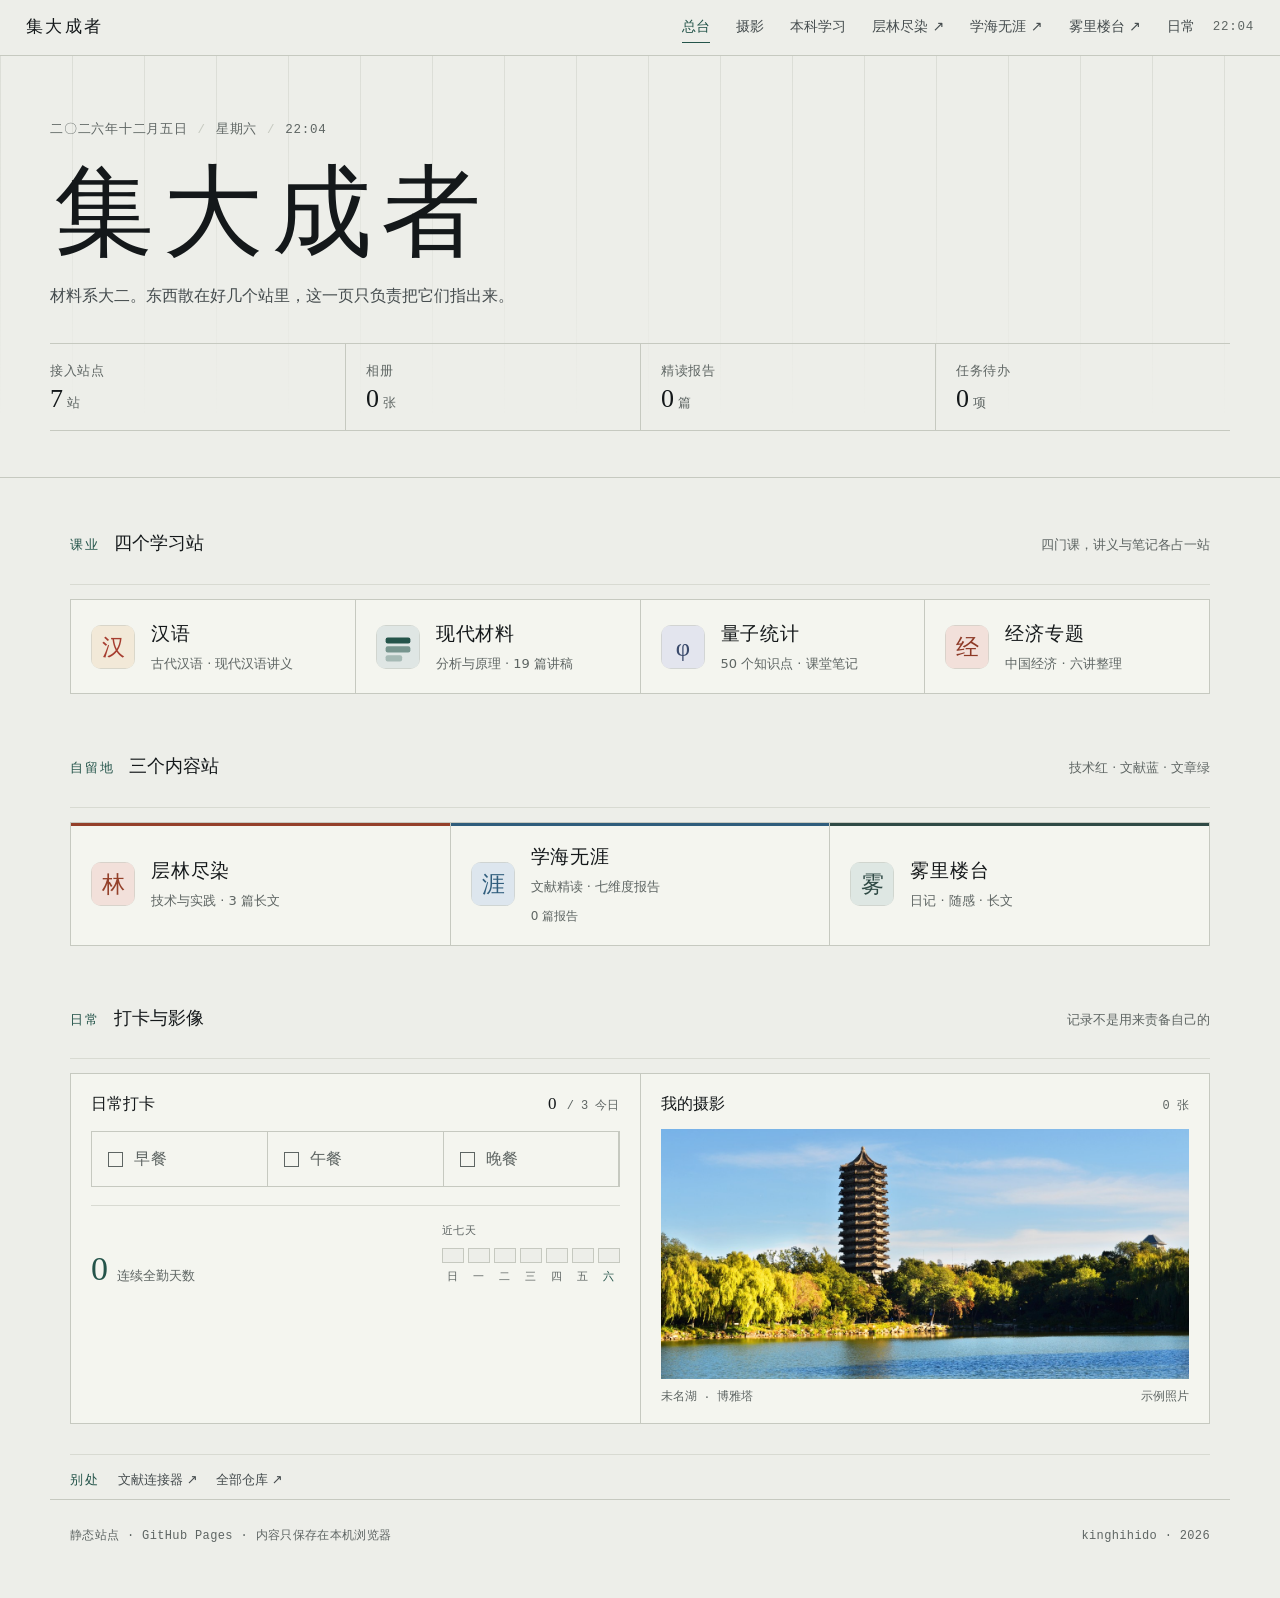
==== commit 5fc12f05: "修首页被自己弄坏的布局，并重做日常打卡 一、首页格式修好（之前挤成三条竖杠的根因） - .panels 还是 12 列 grid，把三个 tier 各压进 1/12 宽的一根细条里；改回普通容器 - " ====
--- a/index.html
+++ b/index.html
@@ -16,7 +16,7 @@
     <li><a href="index.html" aria-current="page">总台</a></li>
     <li><a href="photography.html">摄影</a></li>
     <li><a href="study.html">本科学习</a></li>
-    <li><a href="https://kinghihido.github.io/cenglin-jinran/" target="_blank" rel="noopener">层林尽染 &#8599;</a></li>
+    <li><a href="https://kinghihido.github.io/wuli-loutai/" target="_blank" rel="noopener">层林尽染 &#8599;</a></li>
     <li><a href="https://kinghihido.github.io/paper-reading/" target="_blank" rel="noopener">学海无涯 &#8599;</a></li>
     <li><a href="https://kinghihido.github.io/wuliloutai-writing/" target="_blank" rel="noopener">雾里楼台 &#8599;</a></li>
     <li><a href="discipline.html">日常</a></li>
@@ -39,7 +39,7 @@
     <div class="hero-meta">
       <div class="meta-cell">
         <span class="meta-k">接入站点</span>
-        <span class="meta-v">8<small>站</small></span>
+        <span class="meta-v">7<small>站</small></span>
       </div>
       <div class="meta-cell">
         <span class="meta-k">相册</span>
@@ -107,7 +107,7 @@
       <span class="tier-note">技术红 · 文献蓝 · 文章绿</span>
     </div>
     <div class="site-grid site-grid--3">
-        <a class="site-card site-card--red" href="https://kinghihido.github.io/cenglin-jinran/" target="_blank" rel="noopener">
+        <a class="site-card site-card--red" href="https://kinghihido.github.io/wuli-loutai/" target="_blank" rel="noopener">
           <span class="site-card-mark" aria-hidden="true"><svg viewBox="0 0 64 64"><rect width="64" height="64" rx="12" fill="#f2e0da"/><rect x="0.5" y="0.5" width="63" height="63" rx="11.5" fill="none" stroke="#c6c9c0"/><text x="32" y="44" font-size="34" text-anchor="middle" fill="#94402a" font-family="serif">林</text></svg></span>
           <span class="site-card-body">
             <span class="site-card-name">层林尽染</span>
@@ -141,15 +141,23 @@
       <span class="tier-note">记录不是用来责备自己的</span>
     </div>
     <div class="site-grid site-grid--2">
-      <div class="tier-block">
+      <div class="tier-block habit-block">
         <div class="tier-block-head">
           <span class="tier-block-title">日常打卡</span>
-          <span class="stat" id="habitStat">今日 0 / 3</span>
+          <span class="habit-count"><b id="habitNow">0</b> / 3 今日</span>
         </div>
-        <div class="habit-dots" id="habitDots"></div>
-        <div class="mini-wrap">
-          <p class="mini-label">近七天</p>
-          <div class="mini-week" id="weekMini" aria-hidden="true"></div>
+
+        <div class="habit-checks" id="habitChecks"></div>
+
+        <div class="habit-summary">
+          <div class="habit-streak">
+            <span class="streak-num" id="habitStreak">0</span>
+            <span class="streak-lab">连续全勤天数</span>
+          </div>
+          <div class="habit-week">
+            <span class="habit-week-lab">近七天</span>
+            <div class="week-strip" id="habitWeek"></div>
+          </div>
         </div>
       </div>
       <div class="tier-block">
@@ -176,7 +184,6 @@
     <a href="https://github.com/kinghihido" target="_blank" rel="noopener">全部仓库 &#8599;</a>
   </div>
 
-  <div class="toast" id="toast" role="status" aria-live="polite"></div>
 </main>
 
 <footer class="foot">
@@ -260,50 +267,101 @@
     .catch(function () {});
   document.getElementById("statPhotos").innerHTML = photos.length + "<small>张</small>";
 
-  /* ---------- 打卡 ---------- */
+  /* ---------- 打卡：可点、即时写回本机，与「日常」页共用同一份记录 ---------- */
   var meals = read("jdc.meals", {});
   if (!meals || typeof meals !== "object" || Array.isArray(meals)) meals = {};
 
-  var todayMeals = meals[dayKey(new Date())] || {};
-  var mealCount = 0;
-  var dots = document.getElementById("habitDots");
+  function saveMeals() {
+    try { localStorage.setItem("jdc.meals", JSON.stringify(meals)); } catch (e) {}
+  }
+  function countDay(rec) {
+    return HABITS.filter(function (n) { return !!(rec && rec[n]); }).length;
+  }
+
+  var tKey = dayKey(new Date());
+  if (!meals[tKey] || typeof meals[tKey] !== "object") meals[tKey] = {};
+
+  /* 连续全勤：今天满了从今天数起，没满就从昨天往前数 */
+  function calcStreak() {
+    var n = 0;
+    var start = countDay(meals[tKey]) === HABITS.length ? 0 : 1;
+    for (var i = start; i < 366; i++) {
+      var d = new Date();
+      d.setDate(d.getDate() - i);
+      if (countDay(meals[dayKey(d)]) === HABITS.length) n += 1;
+      else break;
+    }
+    return n;
+  }
+
+  var toastEl = document.getElementById("toast");
+  function toast(msg) {
+    if (!toastEl) return;
+    toastEl.textContent = msg;
+    toastEl.classList.add("show");
+    clearTimeout(toast._t);
+    toast._t = setTimeout(function () { toastEl.classList.remove("show"); }, 2000);
+  }
+
+  /* 三个勾选项 */
+  var checksEl = document.getElementById("habitChecks");
   HABITS.forEach(function (name) {
-    var chip = document.createElement("span");
-    chip.className = "dot-chip";
-    var mark = document.createElement("span");
-    mark.className = "dot-mark" + (todayMeals[name] ? " on" : "");
-    chip.appendChild(mark);
-    chip.appendChild(document.createTextNode(name));
-    dots.appendChild(chip);
-    if (todayMeals[name]) mealCount++;
+    var btn = document.createElement("button");
+    btn.type = "button";
+    btn.className = "habit-check";
+    btn.innerHTML =
+      '<span class="habit-box"></span><span class="habit-name">' + name + "</span>";
+    btn.addEventListener("click", function () {
+      meals[tKey][name] = !meals[tKey][name];
+      saveMeals();
+      toast(name + (meals[tKey][name] ? " 已打卡" : " 已取消"));
+      paint();
+    });
+    checksEl.appendChild(btn);
   });
-  document.getElementById("habitStat").textContent = "今日 " + mealCount + " / " + HABITS.length;
-
-  var weekHits = 0;
-  for (var i = 0; i < 7; i++) {
-    var d2 = new Date();
-    d2.setDate(d2.getDate() - i);
-    var rec = meals[dayKey(d2)] || {};
-    HABITS.forEach(function (name) { if (rec[name]) weekHits++; });
-  }
-  var weekPct = Math.round((weekHits / (HABITS.length * 7)) * 100);
-
+
+  /* 近七天格子先建好，之后只改状态 */
+  var weekEl = document.getElementById("habitWeek");
+  for (var wi = 0; wi < 7; wi++) {
+    var cell = document.createElement("span");
+    cell.className = "week-cell";
+    cell.innerHTML = "<i></i><em></em>";
+    weekEl.appendChild(cell);
+  }
+  var weekCells = weekEl.querySelectorAll(".week-cell");
+  var habitBtns = checksEl.querySelectorAll(".habit-check");
+
+  function paint() {
+    var rec = meals[tKey];
+
+    HABITS.forEach(function (name, idx) {
+      habitBtns[idx].classList.toggle("is-on", !!rec[name]);
+      habitBtns[idx].setAttribute("aria-pressed", rec[name] ? "true" : "false");
+    });
+
+    document.getElementById("habitNow").textContent = countDay(rec);
+    document.getElementById("habitStreak").textContent = calcStreak();
+
+    for (var k = 0; k < 7; k++) {
+      var day = new Date();
+      day.setDate(day.getDate() - (6 - k));
+      var done = countDay(meals[dayKey(day)]);
+      var c = weekCells[k];
+      c.classList.toggle("is-full", done === HABITS.length);
+      c.classList.toggle("is-today", k === 6);
+      c.title = (day.getMonth() + 1) + "月" + day.getDate() + "日 · " + done + " / " + HABITS.length;
+      c.querySelector("em").textContent = WEEK[day.getDay()];
+    }
+  }
+  paint();
+
+  /* 任务待办只统计，具体清单在日常页 */
   var tasks = read("jdc.tasks", []);
   if (!Array.isArray(tasks)) tasks = [];
   var pendingCount = 0;
   tasks.forEach(function (t) { if (!t.done) pendingCount++; });
   document.getElementById("statHabits").innerHTML = pendingCount + "<small>项</small>";
 
-  var mini = document.getElementById("weekMini");
-  for (var k = 6; k >= 0; k--) {
-    var day = new Date();
-    day.setDate(day.getDate() - k);
-    var cell = document.createElement("span");
-    var dayMeals = meals[dayKey(day)] || {};
-    var allDone = HABITS.every(function (name) { return !!dayMeals[name]; });
-    if (allDone) cell.className = "on";
-    mini.appendChild(cell);
-  }
 })();
 </script>
 
--- a/assets/style.css
+++ b/assets/style.css
@@ -191,13 +191,10 @@
 .meta-v small { font-size: 13px; color: var(--ink-3); margin-left: 4px; font-family: var(--sans); }
 
 /* ---------- 五个模块 ---------- */
-
 .panels {
-  display: grid;
-  grid-template-columns: 1fr;
-  gap: 1px;
-  background: var(--rule);
-  border-bottom: 1px solid var(--rule);
+  max-width: 1180px;
+  margin: 0 auto;
+  padding: 36px 20px 8px;
 }
 
 .panel {
@@ -463,47 +460,6 @@
   line-height: 1.8;
   color: var(--ink-3);
 }
-
-/* 打卡点 */
-.habit-dots { display: flex; flex-wrap: wrap; gap: 8px 16px; }
-.dot-chip {
-  display: inline-flex;
-  align-items: center;
-  gap: 7px;
-  font-size: 13.5px;
-  color: var(--ink-2);
-}
-.dot-mark {
-  width: 11px;
-  height: 11px;
-  border: 1px solid var(--ink-3);
-  background: transparent;
-  flex: 0 0 auto;
-}
-.dot-mark.on { background: var(--accent); border-color: var(--accent); }
-
-/* 总台上的近七天小格 */
-.mini-wrap { flex: 0 0 auto; }
-.mini-label {
-  margin: 0 0 6px;
-  font-family: var(--mono);
-  font-size: 11px;
-  letter-spacing: 0.06em;
-  color: var(--ink-3);
-}
-.mini-week {
-  display: grid;
-  grid-template-columns: repeat(7, 1fr);
-  gap: 3px;
-  width: 180px;
-}
-.mini-week span {
-  display: block;
-  height: 13px;
-  background: var(--paper);
-  border: 1px solid var(--rule);
-}
-.mini-week span.on { background: var(--accent); border-color: var(--accent); }
 
 /* ---------- 内页 ---------- */
 
@@ -914,41 +870,7 @@
 }
 
 @media (min-width: 860px) {
-  .panels { grid-template-columns: repeat(2, 1fr); }
-  .panel--study { grid-column: span 2; }
-  .panel--outbound { grid-column: span 2; }
   .work { grid-template-columns: 1.05fr 0.95fr; }
-}
-
-@media (min-width: 1120px) {
-  /* 宽屏排成 4 + 3 + 3：
-     上排学习站（一整行四个卡片）／中排三个并列内容站／下排燕园、日常、摄影 */
-  .panels { grid-template-columns: repeat(12, 1fr); }
-  .panel--study { grid-column: span 12; }
-  .panel--red { grid-column: span 4; }
-  .panel--lit { grid-column: span 4; }
-  .panel--green { grid-column: span 4; }
-  .panel--poi { grid-column: span 4; }
-  .panel--daily { grid-column: span 4; }
-  .panel--photo { grid-column: span 4; }
-  .panel--outbound { grid-column: span 12; }
-  /* 别处整行时两个链接横排，免得一条竖线拖太长 */
-  .panel--outbound .site-list { flex-direction: row; flex-wrap: wrap; gap: 0 40px; }
-  .panel--outbound .site-row { flex: 1 1 300px; }
-  .panel--daily .panel-body { flex-direction: row; align-items: center; flex-wrap: wrap; gap: 28px; }
-  .panel-title { font-size: 30px; }
-
-  /* 文献在窄列里改成竖排台账 */
-  .panel--lit .lit-stats { grid-template-columns: 1fr; gap: 0; }
-  .panel--lit .lit-stats > div {
-    display: flex;
-    align-items: baseline;
-    justify-content: space-between;
-    padding: 9px 0;
-    border-top: 1px solid var(--rule-soft);
-  }
-  .panel--lit .lit-stats > div:first-child { border-top: none; padding-top: 0; }
-  .panel--lit .lit-k { order: -1; margin: 0; }
 }
 
 @media (prefers-reduced-motion: reduce) {
@@ -1162,3 +1084,131 @@
   .site-grid, .site-grid--3, .site-grid--2 { grid-template-columns: 1fr; }
   .tier-title { font-size: 16px; }
 }
+
+/* ============================================================
+   日常打卡：可点的勾选格 + 连续天数 + 七天条
+   ============================================================ */
+.habit-count {
+  font-family: var(--mono);
+  font-size: 12px;
+  color: var(--ink-3);
+}
+.habit-count b {
+  font-family: var(--serif);
+  font-size: 17px;
+  font-weight: 400;
+  color: var(--ink);
+  margin-right: 3px;
+}
+
+/* 三个勾选项：跟 learning 卡片同一套 1px 发丝线 */
+.habit-checks {
+  display: grid;
+  grid-template-columns: repeat(3, 1fr);
+  gap: 1px;
+  background: var(--rule);
+  border: 1px solid var(--rule);
+}
+.habit-check {
+  display: flex;
+  align-items: center;
+  gap: 11px;
+  padding: 14px 16px;
+  background: var(--panel);
+  border: 0;
+  font: inherit;
+  text-align: left;
+  cursor: pointer;
+  transition: background .18s ease;
+}
+.habit-check:hover { background: var(--paper-2); }
+.habit-check:focus-visible { outline: 2px solid var(--accent); outline-offset: -2px; }
+
+.habit-box {
+  position: relative;
+  flex: 0 0 auto;
+  width: 15px;
+  height: 15px;
+  border: 1px solid var(--ink-3);
+  background: transparent;
+  transition: background .18s ease, border-color .18s ease;
+}
+.habit-check.is-on .habit-box {
+  background: var(--accent);
+  border-color: var(--accent);
+}
+/* 勾：两根边旋转成一道钩 */
+.habit-check.is-on .habit-box::after {
+  content: "";
+  position: absolute;
+  left: 3px;
+  top: 0px;
+  width: 5px;
+  height: 8px;
+  border-right: 1.5px solid #fff;
+  border-bottom: 1.5px solid #fff;
+  transform: rotate(40deg);
+}
+.habit-name {
+  font-family: var(--serif);
+  font-size: 15.5px;
+  color: var(--ink-3);
+  letter-spacing: .04em;
+}
+.habit-check.is-on .habit-name { color: var(--ink); }
+
+/* 下半：连续 + 近七天 */
+.habit-summary {
+  display: flex;
+  align-items: flex-end;
+  gap: 30px;
+  flex-wrap: wrap;
+  margin-top: 18px;
+  padding-top: 16px;
+  border-top: 1px solid var(--rule-soft);
+}
+.habit-streak { display: flex; align-items: baseline; gap: 9px; }
+.streak-num {
+  font-family: var(--serif);
+  font-size: 34px;
+  line-height: .9;
+  color: var(--accent);
+}
+.streak-lab { font-size: 12.5px; color: var(--ink-3); }
+
+.habit-week { margin-left: auto; }
+.habit-week-lab {
+  display: block;
+  margin-bottom: 7px;
+  font-size: 11px;
+  letter-spacing: .08em;
+  color: var(--ink-3);
+}
+.week-strip {
+  display: grid;
+  grid-template-columns: repeat(7, 22px);
+  gap: 4px;
+}
+.week-cell i {
+  display: block;
+  height: 15px;
+  background: var(--paper);
+  border: 1px solid var(--rule);
+  transition: background .18s ease;
+}
+.week-cell.is-full i { background: var(--accent); border-color: var(--accent); }
+.week-cell em {
+  display: block;
+  margin-top: 5px;
+  font-size: 11px;
+  font-style: normal;
+  text-align: center;
+  color: var(--ink-3);
+}
+.week-cell.is-today em { color: var(--accent); }
+
+@media (max-width: 560px) {
+  .habit-checks { grid-template-columns: 1fr; }
+  .habit-week { margin-left: 0; }
+  .week-strip { grid-template-columns: repeat(7, 1fr); }
+}
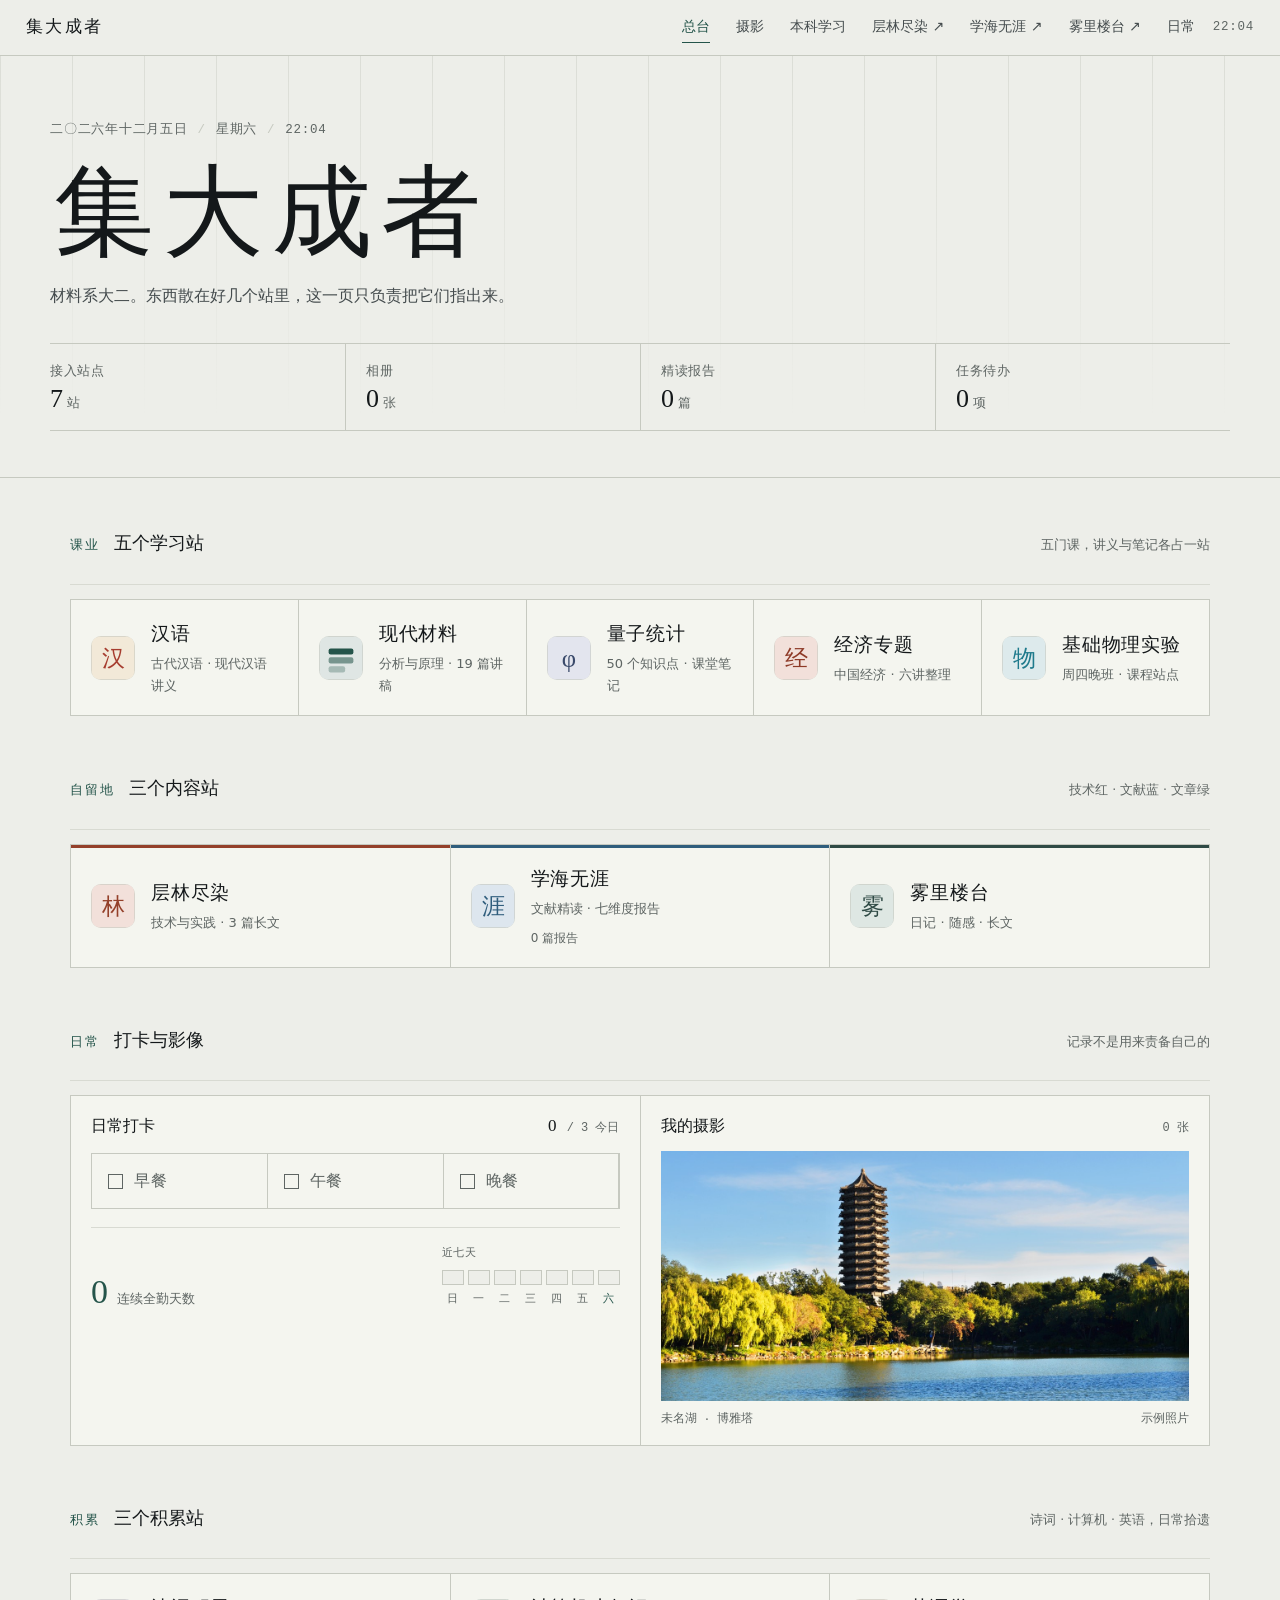
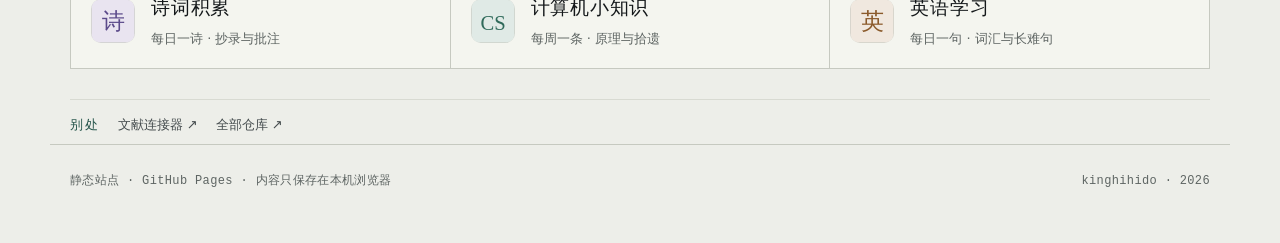
==== commit 6f45e33a: "feat: 首页重构为 5+3+2+3 —— 第一排增基础物理实验，新增第四排（诗词/计算机/英语）" ====
--- a/index.html
+++ b/index.html
@@ -63,10 +63,10 @@
   <section class="tier">
     <div class="tier-head">
       <span class="tier-kicker">课业</span>
-      <h2 class="tier-title">四个学习站</h2>
-      <span class="tier-note">四门课，讲义与笔记各占一站</span>
-    </div>
-    <div class="site-grid">
+      <h2 class="tier-title">五个学习站</h2>
+      <span class="tier-note">五门课，讲义与笔记各占一站</span>
+    </div>
+    <div class="site-grid site-grid--5">
 
         <a class="site-card" href="https://kinghihido.github.io/hanyu-xuexi/" target="_blank" rel="noopener">
           <span class="site-card-mark" aria-hidden="true"><svg viewBox="0 0 64 64"><rect width="64" height="64" rx="12" fill="#f2e9d8"/><rect x="0.5" y="0.5" width="63" height="63" rx="11.5" fill="none" stroke="#c6c9c0"/><text x="32" y="44" font-size="34" text-anchor="middle" fill="#a63d2f" font-family="serif">汉</text></svg></span>
@@ -94,6 +94,13 @@
           <span class="site-card-body">
             <span class="site-card-name">经济专题</span>
             <span class="site-card-desc">中国经济 · 六讲整理</span>
+          </span>
+        </a>
+        <a class="site-card" href="https://kinghihido.github.io/physlab-thu-night/" target="_blank" rel="noopener">
+          <span class="site-card-mark" aria-hidden="true"><svg viewBox="0 0 64 64"><rect width="64" height="64" rx="12" fill="#ddeaec"/><rect x="0.5" y="0.5" width="63" height="63" rx="11.5" fill="none" stroke="#c6c9c0"/><text x="32" y="44" font-size="34" text-anchor="middle" fill="#1f7a8c" font-family="serif">物</text></svg></span>
+          <span class="site-card-body">
+            <span class="site-card-name">基础物理实验</span>
+            <span class="site-card-desc">周四晚班 · 课程站点</span>
           </span>
         </a>
           </div>
@@ -143,7 +150,7 @@
     <div class="site-grid site-grid--2">
       <div class="tier-block habit-block">
         <div class="tier-block-head">
-          <span class="tier-block-title">日常打卡</span>
+          <a class="tier-block-title" href="discipline.html">日常打卡</a>
           <span class="habit-count"><b id="habitNow">0</b> / 3 今日</span>
         </div>
 
@@ -160,7 +167,7 @@
           </div>
         </div>
       </div>
-      <div class="tier-block">
+      <a class="tier-block tier-block--link" href="photography.html">
         <div class="tier-block-head">
           <span class="tier-block-title">我的摄影</span>
           <span class="stat" id="photoStat">0 张</span>
@@ -174,7 +181,39 @@
             <span>示例照片</span>
           </figcaption>
         </figure>
-      </div>
+      </a>
+    </div>
+  </section>
+
+  <!-- 四排：积累 · 三站 -->
+  <section class="tier">
+    <div class="tier-head">
+      <span class="tier-kicker">积累</span>
+      <h2 class="tier-title">三个积累站</h2>
+      <span class="tier-note">诗词 · 计算机 · 英语，日常拾遗</span>
+    </div>
+    <div class="site-grid site-grid--3">
+        <a class="site-card" href="https://kinghihido.github.io/daily-poem/" target="_blank" rel="noopener">
+          <span class="site-card-mark" aria-hidden="true"><svg viewBox="0 0 64 64"><rect width="64" height="64" rx="12" fill="#e9e4f0"/><rect x="0.5" y="0.5" width="63" height="63" rx="11.5" fill="none" stroke="#c6c9c0"/><text x="32" y="44" font-size="34" text-anchor="middle" fill="#5b4a8a" font-family="serif">诗</text></svg></span>
+          <span class="site-card-body">
+            <span class="site-card-name">诗词积累</span>
+            <span class="site-card-desc">每日一诗 · 抄录与批注</span>
+          </span>
+        </a>
+        <a class="site-card" href="https://kinghihido.github.io/cs-weekly/" target="_blank" rel="noopener">
+          <span class="site-card-mark" aria-hidden="true"><svg viewBox="0 0 64 64"><rect width="64" height="64" rx="12" fill="#e0eae6"/><rect x="0.5" y="0.5" width="63" height="63" rx="11.5" fill="none" stroke="#c6c9c0"/><text x="32" y="45" font-size="30" text-anchor="middle" fill="#2f6a5a" font-family="Georgia,serif">CS</text></svg></span>
+          <span class="site-card-body">
+            <span class="site-card-name">计算机小知识</span>
+            <span class="site-card-desc">每周一条 · 原理与拾遗</span>
+          </span>
+        </a>
+        <a class="site-card" href="https://kinghihido.github.io/english-daily/" target="_blank" rel="noopener">
+          <span class="site-card-mark" aria-hidden="true"><svg viewBox="0 0 64 64"><rect width="64" height="64" rx="12" fill="#f0e8df"/><rect x="0.5" y="0.5" width="63" height="63" rx="11.5" fill="none" stroke="#c6c9c0"/><text x="32" y="44" font-size="34" text-anchor="middle" fill="#8a5a2b" font-family="serif">英</text></svg></span>
+          <span class="site-card-body">
+            <span class="site-card-name">英语学习</span>
+            <span class="site-card-desc">每日一句 · 词汇与长难句</span>
+          </span>
+        </a>
     </div>
   </section>
 
--- a/assets/style.css
+++ b/assets/style.css
@@ -1040,6 +1040,7 @@
 
 .site-grid--3 { grid-template-columns: repeat(3, 1fr); }
 .site-grid--2 { grid-template-columns: repeat(2, 1fr); }
+.site-grid--5 { grid-template-columns: repeat(5, 1fr); }
 
 /* 三个内容站各自的标识色：卡片顶部一条 */
 .site-card { position: relative; }
@@ -1060,6 +1061,15 @@
 }
 .tier-block-title { font-family: var(--serif); font-size: 16px; color: var(--ink); }
 
+/* 首页底部「打卡与影像」块可点击跳转（日常打卡→discipline.html，摄影→photography.html） */
+a.tier-block-title { text-decoration: none; color: var(--ink); }
+a.tier-block-title:hover { color: var(--accent); text-decoration: underline; text-underline-offset: 3px; }
+.tier-block--link { text-decoration: none; color: inherit; cursor: pointer; transition: box-shadow .15s ease; }
+.tier-block--link:hover { box-shadow: 0 0 0 1px var(--accent); }
+.tier-block--link:hover .tier-block-title,
+.tier-block--link:hover .photo-cap span:first-child { color: var(--accent); }
+.tier-block--link:hover .photo-frame { opacity: .92; }
+
 /* 别处 */
 .outbound-row {
   display: flex; align-items: center; gap: 18px; flex-wrap: wrap;
@@ -1077,11 +1087,12 @@
 
 @media (max-width: 900px) {
   .site-grid { grid-template-columns: repeat(2, 1fr); }
+  .site-grid--5 { grid-template-columns: repeat(3, 1fr); }
   .site-grid--3, .site-grid--2 { grid-template-columns: 1fr; }
   .tier-note { display: none; }
 }
 @media (max-width: 560px) {
-  .site-grid, .site-grid--3, .site-grid--2 { grid-template-columns: 1fr; }
+  .site-grid, .site-grid--3, .site-grid--2, .site-grid--5 { grid-template-columns: 1fr; }
   .tier-title { font-size: 16px; }
 }
 
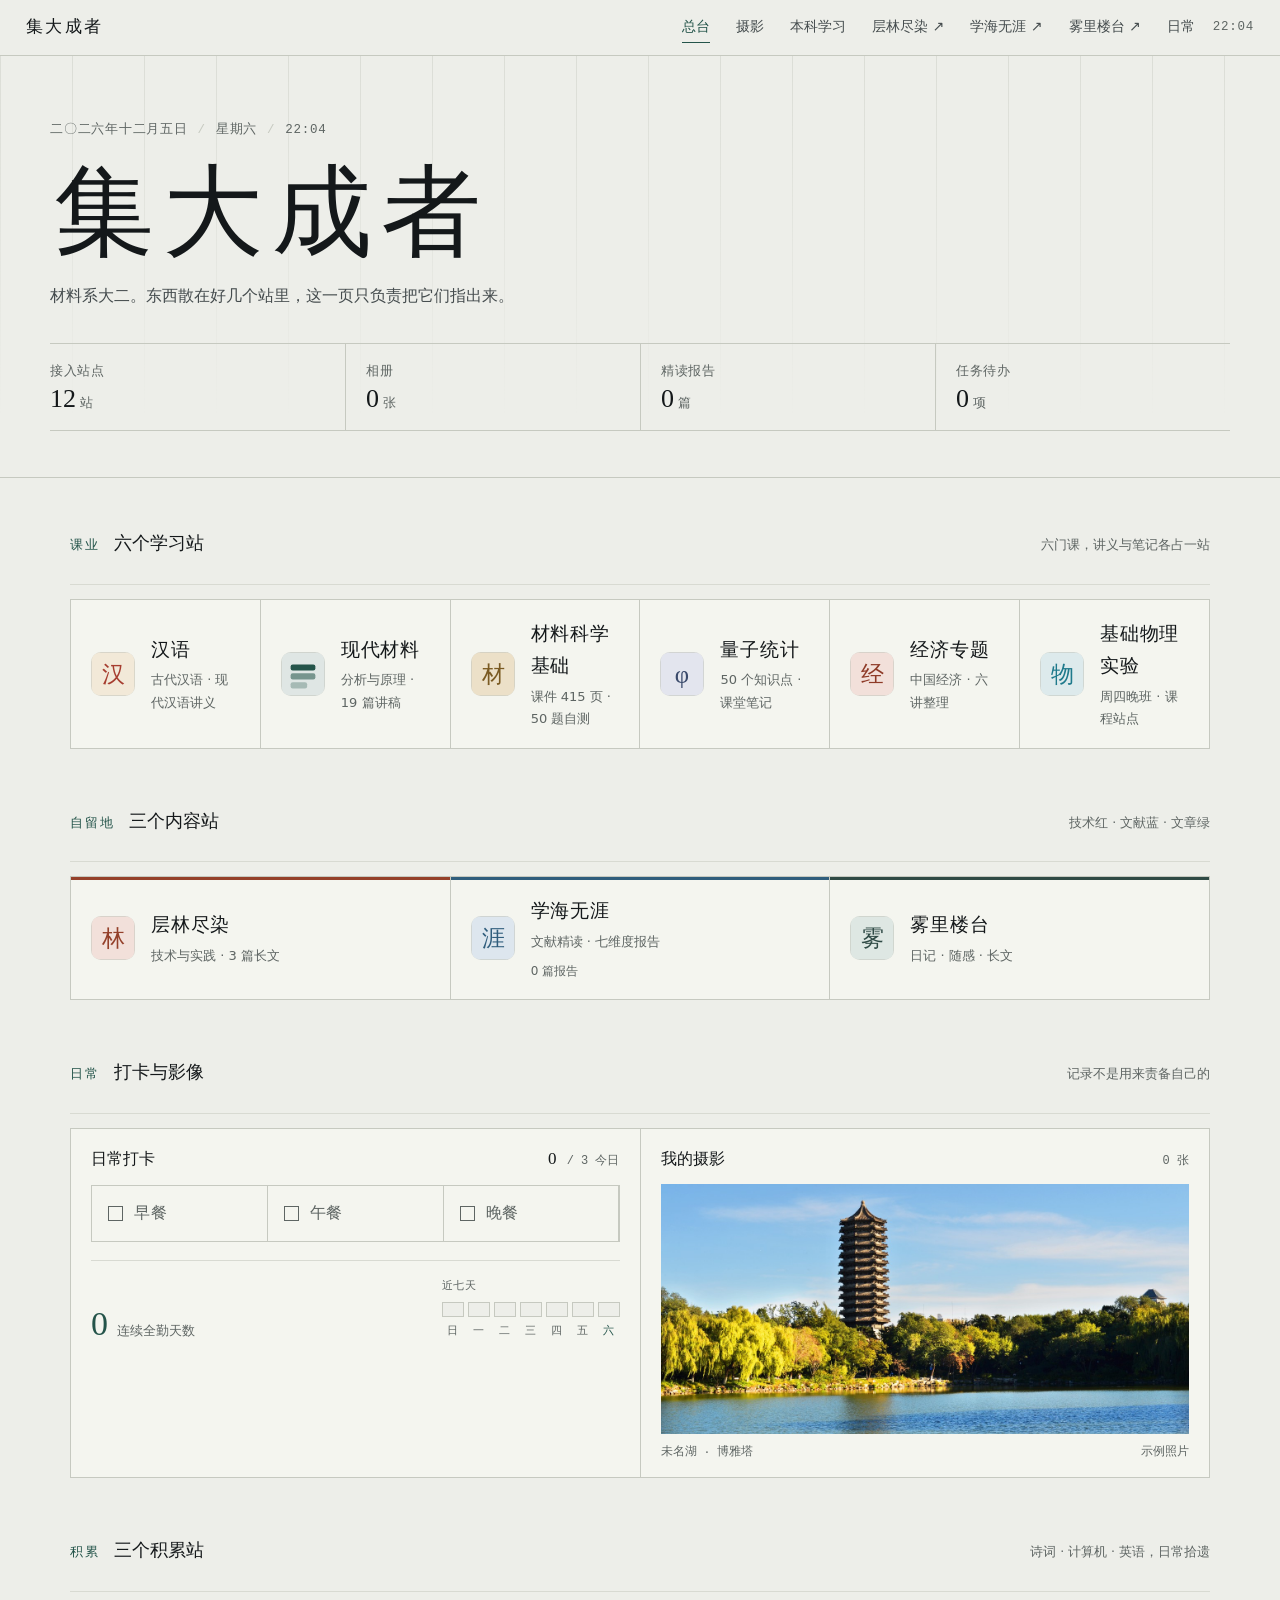
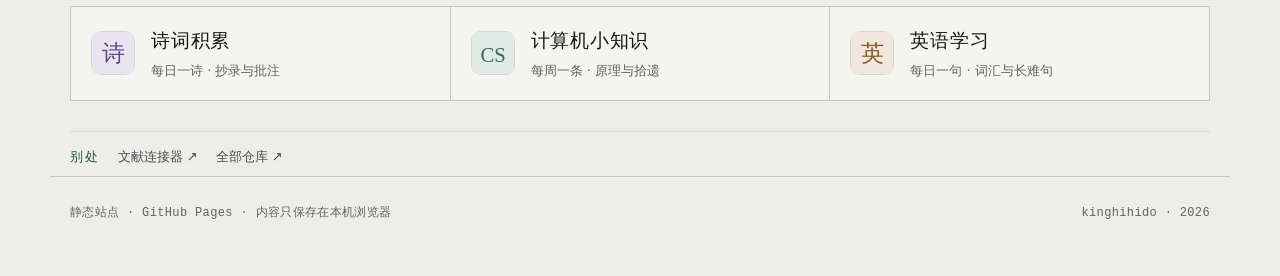
==== commit 1cc19e32: "feat: 接入材料科学基础站，学习站增至六个 首页课业一排改为六列，本科学习页同步加入入口。" ====
--- a/index.html
+++ b/index.html
@@ -39,7 +39,7 @@
     <div class="hero-meta">
       <div class="meta-cell">
         <span class="meta-k">接入站点</span>
-        <span class="meta-v">7<small>站</small></span>
+        <span class="meta-v">12<small>站</small></span>
       </div>
       <div class="meta-cell">
         <span class="meta-k">相册</span>
@@ -59,14 +59,14 @@
 
 <main class="panels">
 
-  <!-- 一排：课业 · 四站 -->
+  <!-- 一排：课业 · 六站 -->
   <section class="tier">
     <div class="tier-head">
       <span class="tier-kicker">课业</span>
-      <h2 class="tier-title">五个学习站</h2>
-      <span class="tier-note">五门课，讲义与笔记各占一站</span>
-    </div>
-    <div class="site-grid site-grid--5">
+      <h2 class="tier-title">六个学习站</h2>
+      <span class="tier-note">六门课，讲义与笔记各占一站</span>
+    </div>
+    <div class="site-grid site-grid--6">
 
         <a class="site-card" href="https://kinghihido.github.io/hanyu-xuexi/" target="_blank" rel="noopener">
           <span class="site-card-mark" aria-hidden="true"><svg viewBox="0 0 64 64"><rect width="64" height="64" rx="12" fill="#f2e9d8"/><rect x="0.5" y="0.5" width="63" height="63" rx="11.5" fill="none" stroke="#c6c9c0"/><text x="32" y="44" font-size="34" text-anchor="middle" fill="#a63d2f" font-family="serif">汉</text></svg></span>
@@ -80,6 +80,13 @@
           <span class="site-card-body">
             <span class="site-card-name">现代材料</span>
             <span class="site-card-desc">分析与原理 · 19 篇讲稿</span>
+          </span>
+        </a>
+        <a class="site-card" href="https://kinghihido.github.io/materials-science-foundations/" target="_blank" rel="noopener">
+          <span class="site-card-mark" aria-hidden="true"><svg viewBox="0 0 64 64"><rect width="64" height="64" rx="12" fill="#ece0c8"/><rect x="0.5" y="0.5" width="63" height="63" rx="11.5" fill="none" stroke="#c6c9c0"/><text x="32" y="44" font-size="34" text-anchor="middle" fill="#7a5a22" font-family="serif">材</text></svg></span>
+          <span class="site-card-body">
+            <span class="site-card-name">材料科学基础</span>
+            <span class="site-card-desc">课件 415 页 · 50 题自测</span>
           </span>
         </a>
         <a class="site-card" href="https://kinghihido.github.io/quantum-mechanics-notes/" target="_blank" rel="noopener">
--- a/assets/style.css
+++ b/assets/style.css
@@ -1040,7 +1040,7 @@
 
 .site-grid--3 { grid-template-columns: repeat(3, 1fr); }
 .site-grid--2 { grid-template-columns: repeat(2, 1fr); }
-.site-grid--5 { grid-template-columns: repeat(5, 1fr); }
+.site-grid--6 { grid-template-columns: repeat(6, 1fr); }
 
 /* 三个内容站各自的标识色：卡片顶部一条 */
 .site-card { position: relative; }
@@ -1087,12 +1087,12 @@
 
 @media (max-width: 900px) {
   .site-grid { grid-template-columns: repeat(2, 1fr); }
-  .site-grid--5 { grid-template-columns: repeat(3, 1fr); }
+  .site-grid--6 { grid-template-columns: repeat(3, 1fr); }
   .site-grid--3, .site-grid--2 { grid-template-columns: 1fr; }
   .tier-note { display: none; }
 }
 @media (max-width: 560px) {
-  .site-grid, .site-grid--3, .site-grid--2, .site-grid--5 { grid-template-columns: 1fr; }
+  .site-grid, .site-grid--3, .site-grid--2, .site-grid--6 { grid-template-columns: 1fr; }
   .tier-title { font-size: 16px; }
 }
 
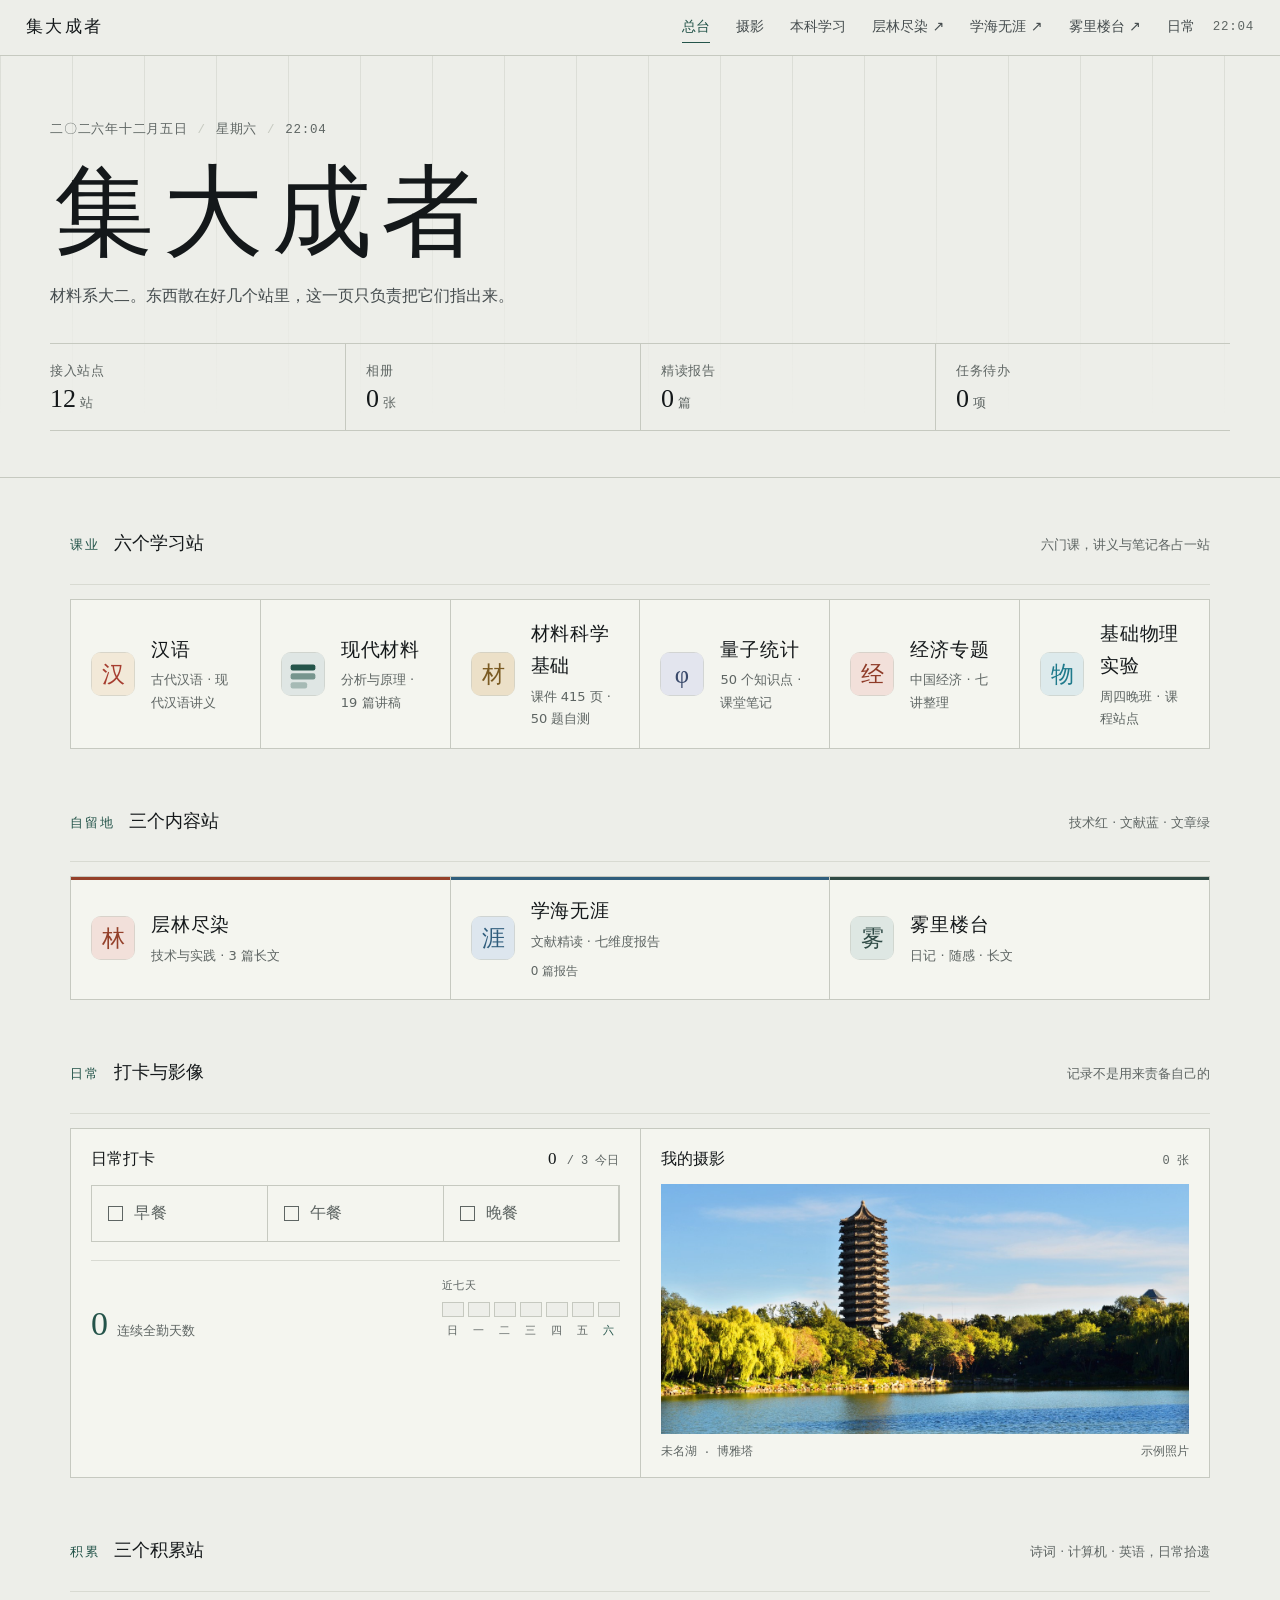
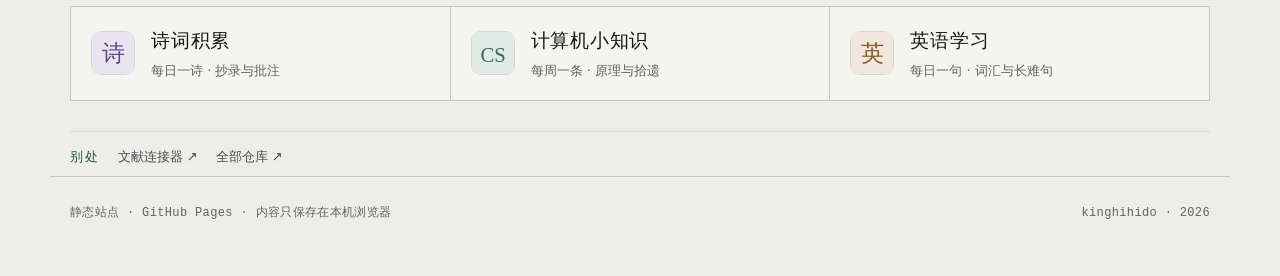
==== commit 83739cb1: "维护：修复死链与文案、补 meta/og、清理冗余文件" ====
--- a/index.html
+++ b/index.html
@@ -5,6 +5,10 @@
 <meta name="viewport" content="width=device-width, initial-scale=1">
 <title>集大成者 · 个人档案总台</title>
 <meta name="description" content="一个材料系学生的个人档案总台：文字、影像、课业、文献与日常。">
+<meta property="og:title" content="集大成者 · 个人档案总台">
+<meta property="og:description" content="一个材料系学生的个人档案总台：六个学习站、三个内容站、三个积累站，另有日常打卡与摄影。">
+<meta property="og:type" content="website">
+<meta property="og:url" content="https://kinghihido.github.io/jidacheng/">
 <link rel="icon" href="data:image/svg+xml,%3Csvg xmlns='http://www.w3.org/2000/svg' viewBox='0 0 32 32'%3E%3Crect width='32' height='32' fill='%2324544a'/%3E%3Crect x='7' y='7' width='18' height='18' fill='none' stroke='%23edeEE9' stroke-width='2'/%3E%3C/svg%3E">
 <link rel="stylesheet" href="assets/style.css">
 </head>
@@ -100,7 +104,7 @@
           <span class="site-card-mark" aria-hidden="true"><svg viewBox="0 0 64 64"><rect width="64" height="64" rx="12" fill="#f2e0da"/><rect x="0.5" y="0.5" width="63" height="63" rx="11.5" fill="none" stroke="#c6c9c0"/><text x="32" y="44" font-size="34" text-anchor="middle" fill="#8e3a27" font-family="serif">经</text></svg></span>
           <span class="site-card-body">
             <span class="site-card-name">经济专题</span>
-            <span class="site-card-desc">中国经济 · 六讲整理</span>
+            <span class="site-card-desc">中国经济 · 七讲整理</span>
           </span>
         </a>
         <a class="site-card" href="https://kinghihido.github.io/physlab-thu-night/" target="_blank" rel="noopener">
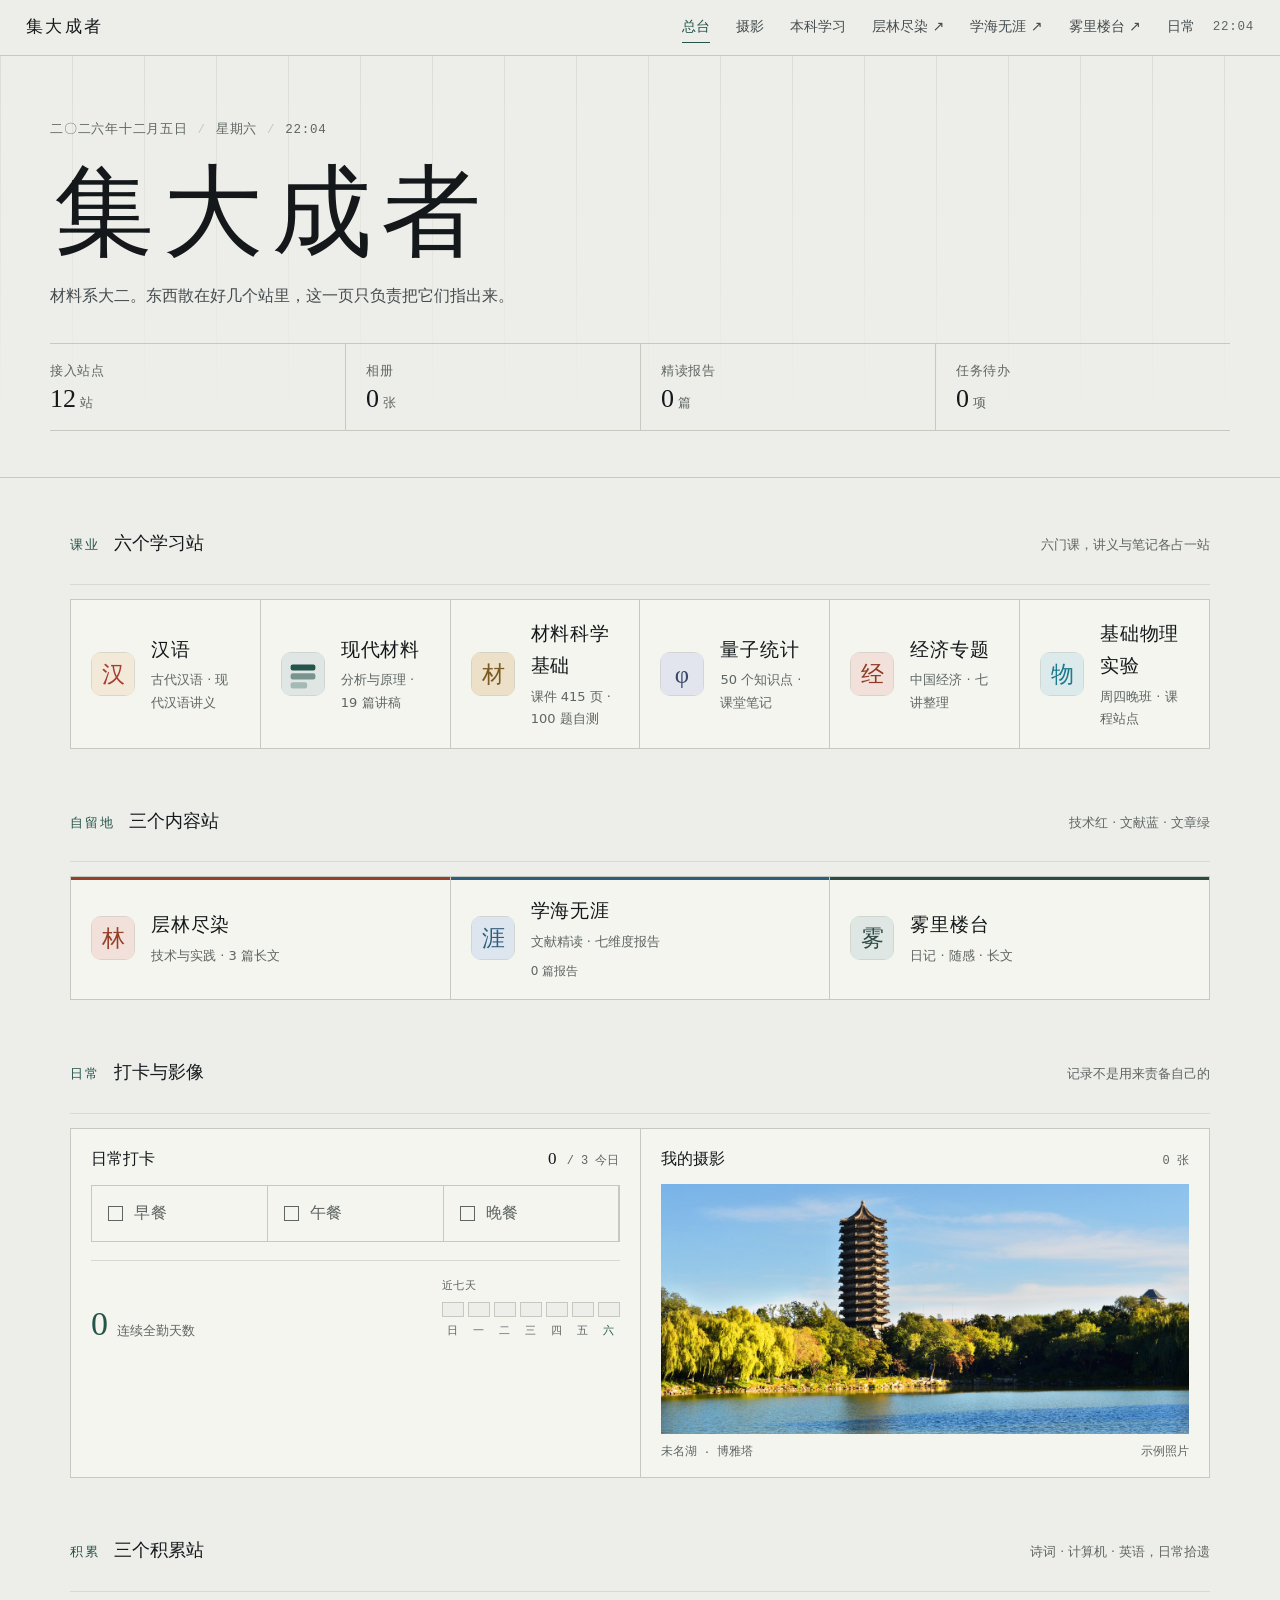
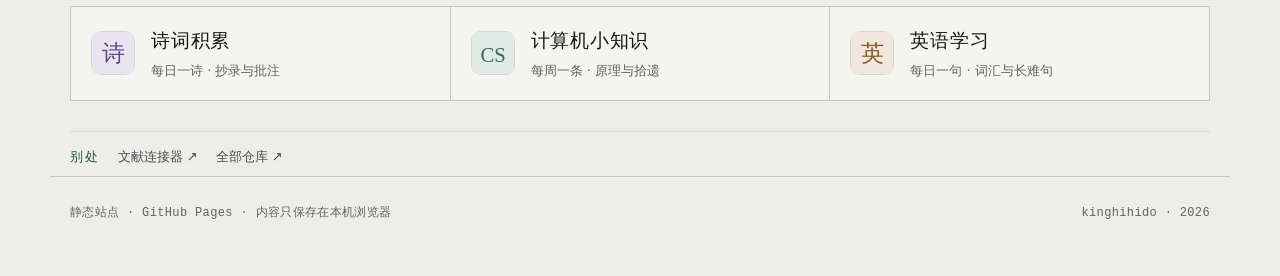
==== commit 97117a7b: "材料科学基础站自测增至两套 100 题" ====
--- a/index.html
+++ b/index.html
@@ -90,7 +90,7 @@
           <span class="site-card-mark" aria-hidden="true"><svg viewBox="0 0 64 64"><rect width="64" height="64" rx="12" fill="#ece0c8"/><rect x="0.5" y="0.5" width="63" height="63" rx="11.5" fill="none" stroke="#c6c9c0"/><text x="32" y="44" font-size="34" text-anchor="middle" fill="#7a5a22" font-family="serif">材</text></svg></span>
           <span class="site-card-body">
             <span class="site-card-name">材料科学基础</span>
-            <span class="site-card-desc">课件 415 页 · 50 题自测</span>
+            <span class="site-card-desc">课件 415 页 · 100 题自测</span>
           </span>
         </a>
         <a class="site-card" href="https://kinghihido.github.io/quantum-mechanics-notes/" target="_blank" rel="noopener">
